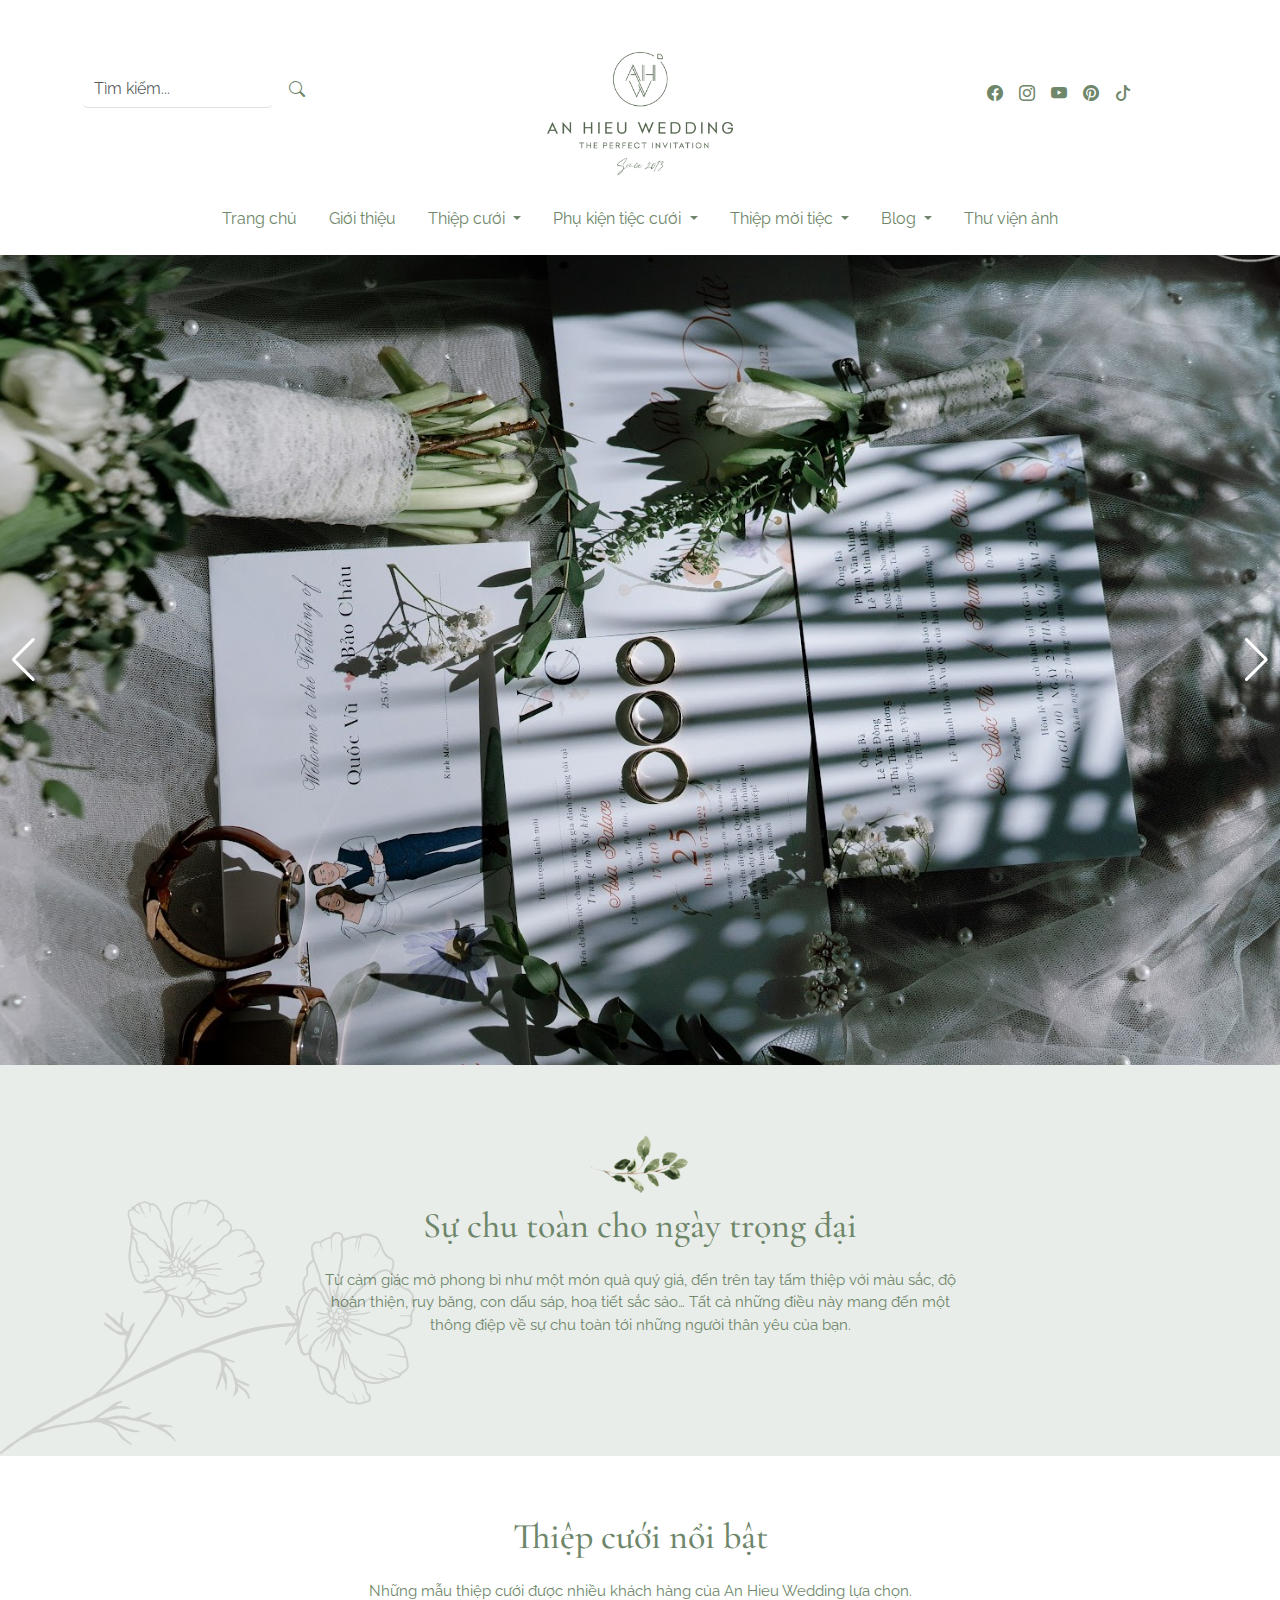
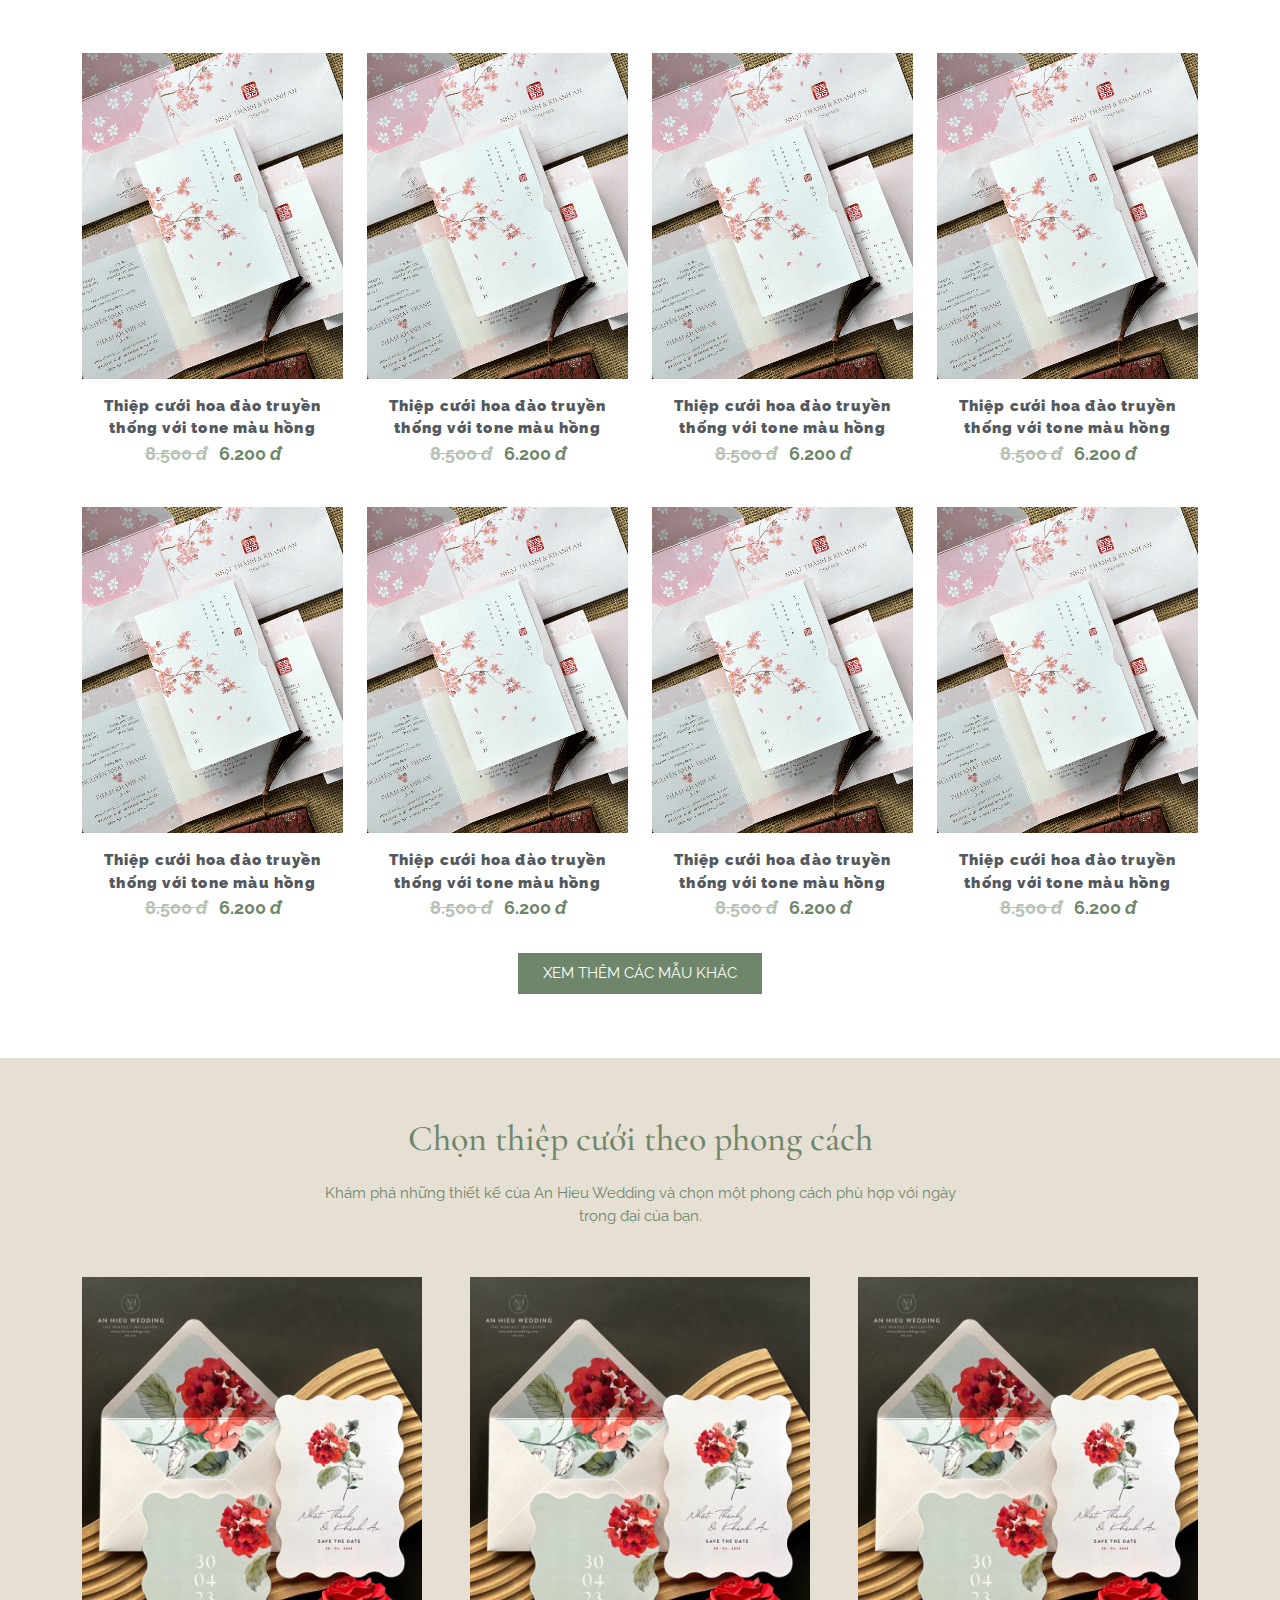
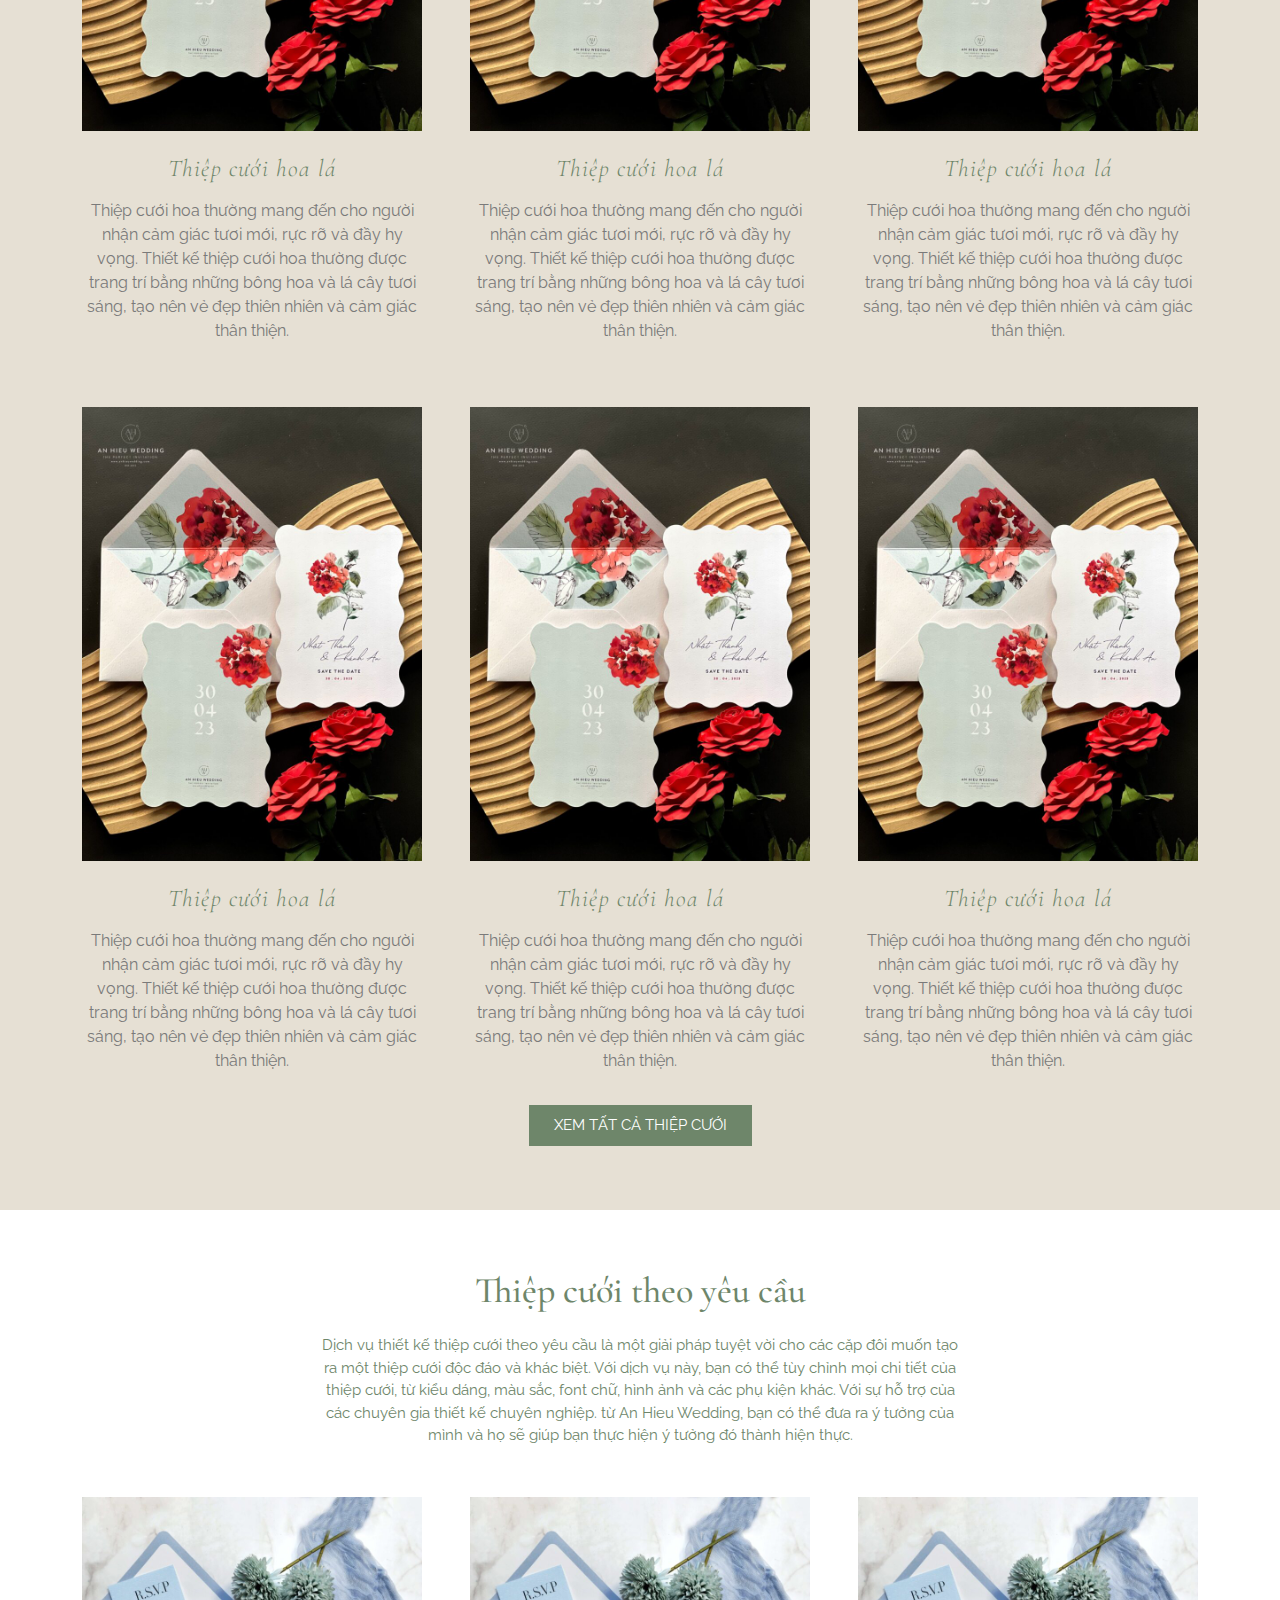
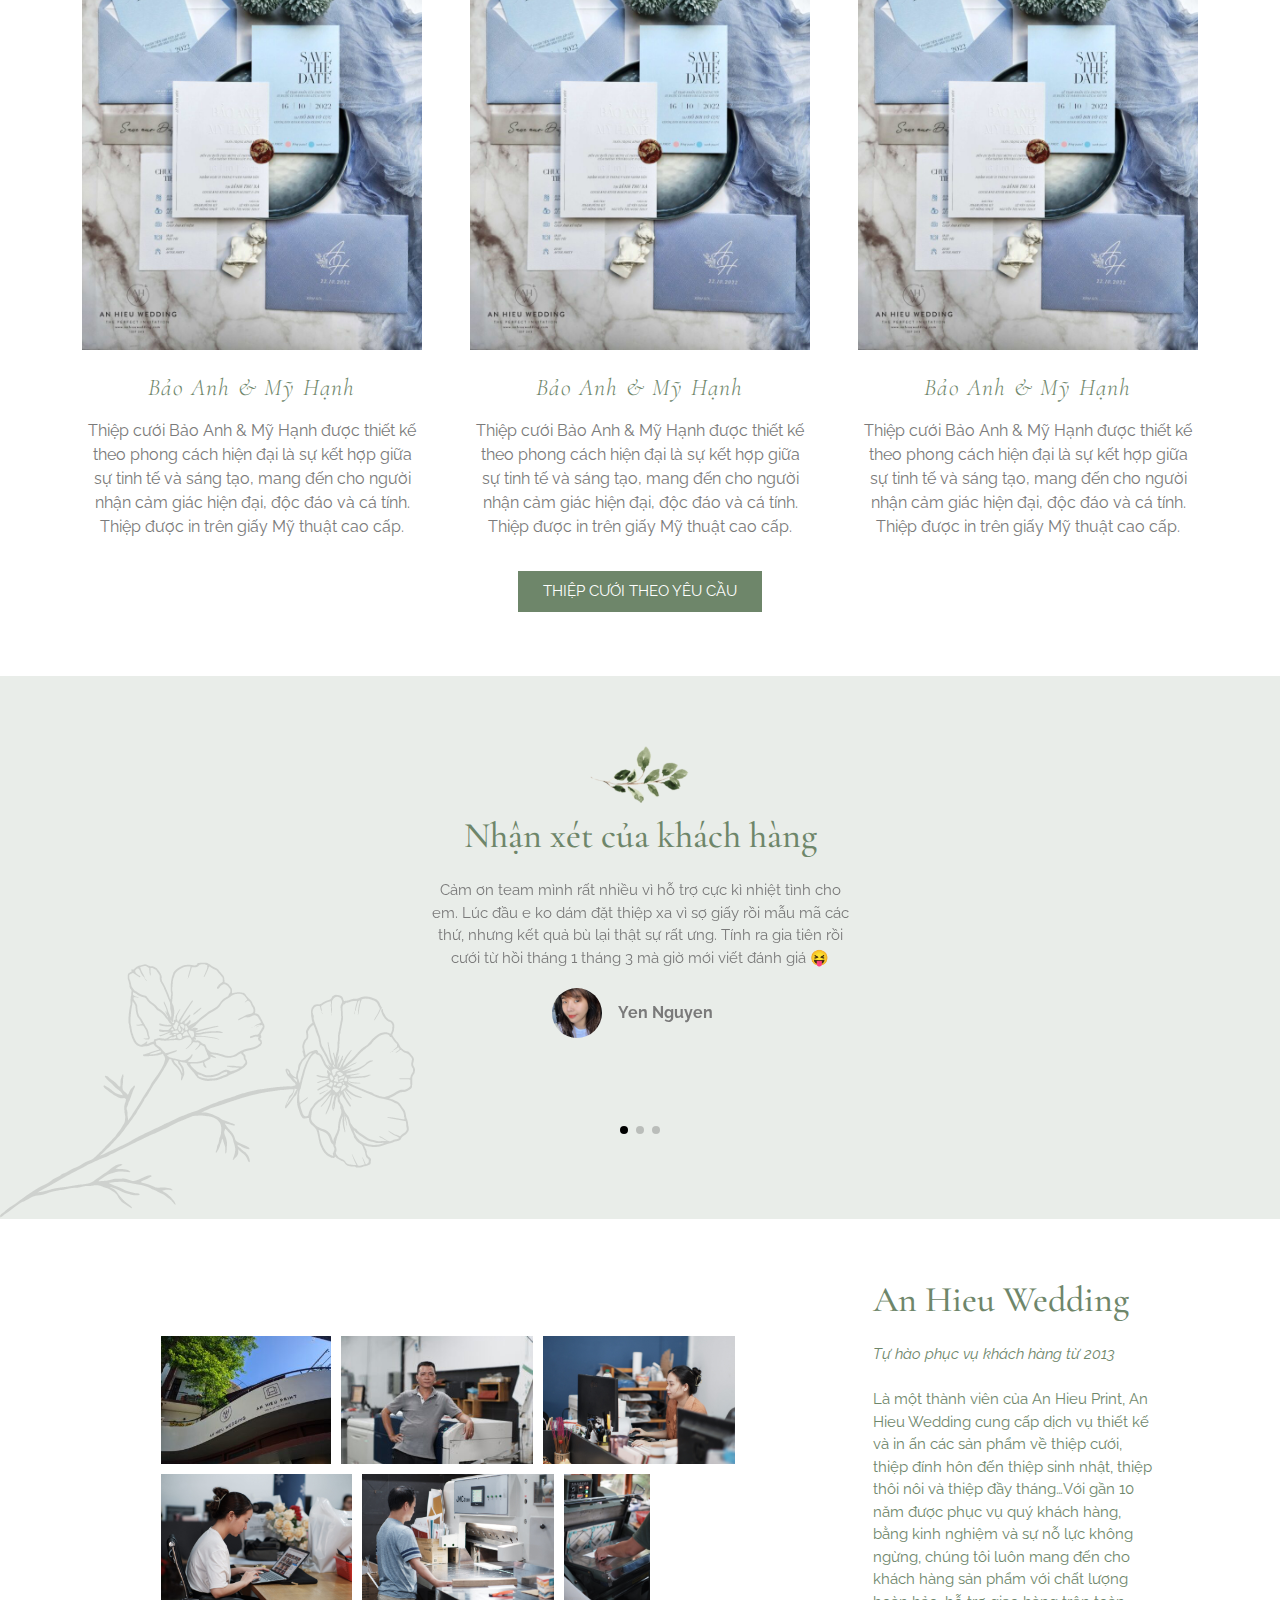
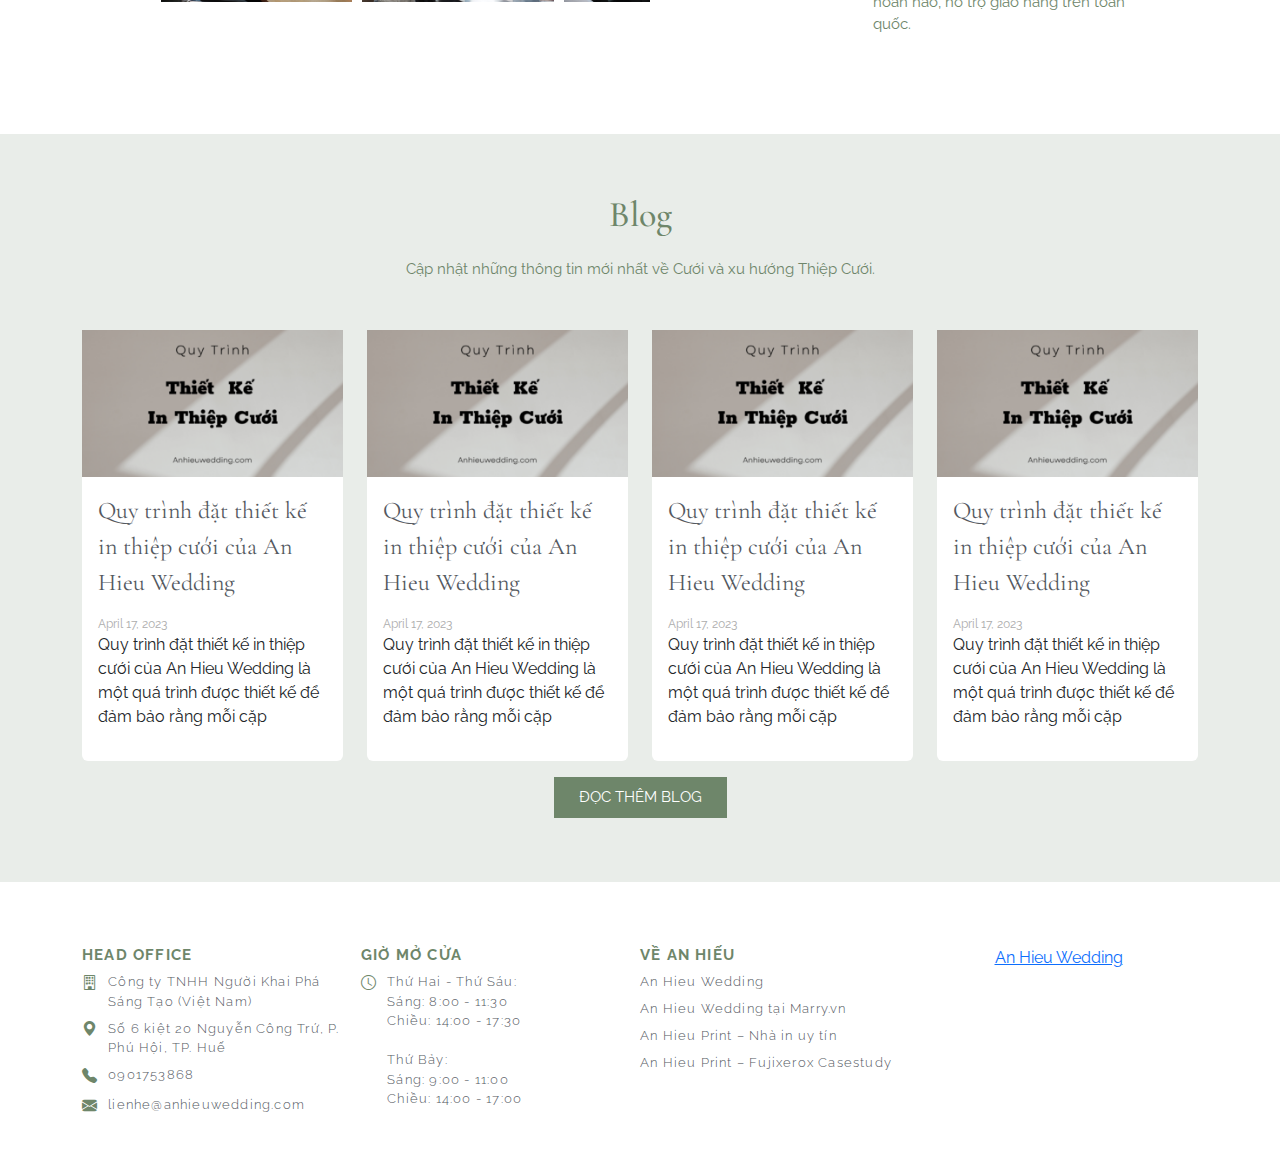
==== index.html @ 658fdccb "Submit" ====
<!DOCTYPE html>
<html lang="en">
<head>
    <meta charset="UTF-8">
    <meta http-equiv="X-UA-Compatible" content="IE=edge">
    <meta name="viewport" content="width=device-width, initial-scale=1.0">
    <title>An Hieu Wedding - Dịch vụ thiệp cưới mỹ thuật</title>
    <link rel="icon" type="image/x-icon" href="/images/favicon.ico">
    <!-- BootStrap/CSS Plugins -->
    <link rel="stylesheet" href="/css/bootstrap.css" type="text/css">
    <link rel="stylesheet" href="/css/bootstrap-icons/bootstrap-icons.css">
    <link rel="stylesheet" href="https://cdn.jsdelivr.net/npm/swiper@9/swiper-bundle.min.css">
    <link rel="stylesheet" href="/css/style.css" type="text/css">
    <!--Fonts Plugins-->
    <link href="https://fonts.googleapis.com/css2?family=Raleway&display=swap" rel="stylesheet">
    <link href="https://fonts.googleapis.com/css2?family=Cormorant+Garamond:wght@300&family=Raleway&display=swap" rel="stylesheet">
    <link href="https://fonts.googleapis.com/css2?family=Cormorant+Garamond:wght@300;400&family=Raleway&display=swap" rel="stylesheet">
</head>
<body>
    <!--Start Header-->
    <header class="header">
      <div class="container">
          <section class="d-flex flex-wrap justify-content-between align-items-center mt-1">
              <div class="col-12 col-md-3 mb-2">
                  <form class="d-flex align-items-center" role="search">
                      <input class="form-control me-2 border-0 border-bottom" type="search" placeholder="Tìm kiếm..." aria-label="Search">
                      <a class="link-underline link-underline-opacity-0 " href="" type="submit"><i class="bi bi-search p-2"></i></a>
                      <nav class="navbar navbar-expand-md ms-5">
                          <button class="navbar-toggler" type="button" data-bs-toggle="collapse" data-bs-target="#navbarCollapse" aria-controls="navbarCollapse" aria-expanded="false" aria-label="Toggle navigation">
                            <span class="navbar-toggler-icon"></span>
                          </button>
                      </nav>
                  </form>
                  <!-- Start NavBar -->
                  <div class="collapse navbar-collapse" id="navbarCollapse">
                    <ul class="navbar-nav">
                      <li class="nav-item">
                        <a class="nav-link active" aria-current="page" href="/index.html">Trang chủ</a>
                      </li>
                      <li class="nav-item">
                        <a class="nav-link" href="/ve-an-hieu.html">Giới thiệu</a>
                      </li>
                      <li class="nav-item">
                        <span class="nav-link">
                          <a class="dropdown-toggle" href="/category/thiep-cuoi.html">
                            Thiệp cưới
                          </a>
                        </span>
                        <ul class="">
                          <li><a class="" href="">Tất cả thiệp cưới</a></li>
                          <li><a class="" href="">Thiệp cưới hoa lá</a></li>
                          <li><a class="" href="">Thiệp cưới cổ điển</a></li>
                        </ul>
                      </li>
                      <li class="nav-item">
                        <span class="nav-link">
                          <a class="dropdown-toggle" href="/category/phu-kien-tiec-cuoi.html">
                            Phụ kiện tiệc cưới
                          </a>
                        </span>
                        <ul class="">
                          <li><a class="" href="">Menu tiệc</a></li>
                          <li><a class="" href="">Số bàn</a></li>
                          <li><a class="" href="">Thiệp cảm ơn</a></li>
                        </ul>
                      </li>
                      <li class="nav-item">
                        <span class="nav-link">
                          <a class="dropdown-toggle" href="/category/thiep-moi-tiec.html">
                            Thiệp mời tiệc
                          </a>
                        </span>
                        <ul class="">
                          <li><a class="" href="">Thiệp đầy tháng / thôi nôi</a></li>
                          <li><a class="" href="">Thiệp sinh nhật</a></li>
                        </ul>
                      </li>
                      <li class="nav-item">
                        <span class="nav-link">
                          <a class="dropdown-toggle" href="/blog.html">
                            Blog
                          </a>
                        </span>
                        <ul class="">
                          <li><a class="" href="">Kinh nghiệm cưới</a></li>
                          <li><a class="" href="">Xu hướng thiệp cưới</a></li>
                        </ul>
                      </li>
                      <li class="nav-item">
                        <a class="nav-link" href="/thu-vien-anh.html">Thư viện ảnh</a>
                      </li>
                    </ul>
                  </div>
                  <!-- End NavBar -->
              </div>
              <div class="col-5 col-md-2 mt-5 mb-2 mx-auto">
                  <a href="/index.html"><img src="/img/logo.png" alt="Logo" style="width: 100%;"></a>
              </div>
              <div class="col-12 col-md-3 my-2">
                  <div class="d-flex justify-content-center">
                      <a class="link-underline link-underline-opacity-0 social-icon" href=""><i class="bi bi-facebook px-2"></i></a>
                      <a class="link-underline link-underline-opacity-0 social-icon" href=""><i class="bi bi-instagram px-2"></i></a>
                      <a class="link-underline link-underline-opacity-0 social-icon" href=""><i class="bi bi-youtube px-2"></i></a>
                      <a class="link-underline link-underline-opacity-0 social-icon" href=""><i class="bi bi-pinterest px-2"></i></a>
                      <a class="link-underline link-underline-opacity-0 social-icon" href=""><i class="bi bi-tiktok px-2"></i></a>
                  </div>
              </div>
          </section>
          
          <div class="d-flex justify-content-center my-3">
            <nav class="navbar-expand-md"> <!--Hide Navbar When screen medium-->
              <!-- Start NavBar -->
              <div class="collapse navbar-collapse">
                <ul class="navbar-nav">
                  <li class="nav-item mx-3">
                    <a class="nav-link" aria-current="page" href="/index.html">Trang chủ</a>
                  </li>
                  <li class="nav-item mx-3">
                    <a class="nav-link" href="/ve-an-hieu.html">Giới thiệu</a>
                  </li>
                  <li class="nav-item mx-3">
                    <a class="nav-link dropdown-toggle" href="/category/thiep-cuoi.html">
                      Thiệp cưới
                    </a>
                    <ul class="dropdown-menu">
                      <li><a class="dropdown-item" href="">Tất cả thiệp cưới</a></li>
                      <li><a class="dropdown-item" href="">Thiệp cưới hoa lá</a></li>
                      <li><a class="dropdown-item" href="">Thiệp cưới cổ điển</a></li>
                    </ul>
                  </li>
                  <li class="nav-item mx-3">
                    <a class="nav-link dropdown-toggle" href="/category/phu-kien-tiec-cuoi.html">
                      Phụ kiện tiệc cưới
                    </a>
                    <ul class="dropdown-menu">
                      <li><a class="dropdown-item" href="">Menu tiệc</a></li>
                      <li><a class="dropdown-item" href="">Số bàn</a></li>
                      <li><a class="dropdown-item" href="">Thiệp cảm ơn</a></li>
                    </ul>
                  </li>
                  <li class="nav-item mx-3">
                    <a class="nav-link dropdown-toggle" href="/category/thiep-moi-tiec.html">
                      Thiệp mời tiệc
                    </a>
                    <ul class="dropdown-menu">
                      <li><a class="dropdown-item" href="">Thiệp đầy tháng / thôi nôi</a></li>
                      <li><a class="dropdown-item" href="">Thiệp sinh nhật</a></li>
                    </ul>
                  </li>
                  <li class="nav-item mx-3">
                    <a class="nav-link dropdown-toggle" href="/blog.html">
                      Blog
                    </a>
                    <ul class="dropdown-menu">
                      <li><a class="dropdown-item" href="">Kinh nghiệm cưới</a></li>
                      <li><a class="dropdown-item" href="">Xu hướng thiệp cưới</a></li>
                    </ul>
                  </li>
                  <li class="nav-item mx-3">
                    <a class="nav-link" href="/thu-vien-anh.html">Thư viện ảnh</a>
                  </li>
                </ul>
              </div>
              <!-- End NavBar -->
            </nav>
          </div>
      </div>
    </header>
    <!--End Header-->
    
    <!--Start Body-->
    <main class="main">
      <!--Slider main container-->
      <div class="swiper home-swiper">
        <!--Additional required wrapper-->
        <div class="swiper-wrapper">
          <!--Slides-->
          <a class="swiper-slide" href="">
            <img src="/img/slider/homeSlider1.jpg" alt="homeSlider1">
          </a>
          <a class="swiper-slide" href="">
            <img src="/img/slider/homeSlider2.jpg" alt="homeSlider2">
          </a>
          <a class="swiper-slide" href="">
            <img src="/img/slider/homeSlider3.jpg" alt="homeSlider3">
          </a>
        </div>
        <!--Pagination-->
        <div class="swiper-pagination"></div>
        <!--Navigation buttons-->
        <div class="swiper-button-prev"></div>
        <div class="swiper-button-next"></div>
      </div>
      <!--Slider main container-->

      <!--Start Aside Text-->
      <div class="d-flex justify-content-center bg-hoa1">
        <div class="bg"></div>
        <aside class="col-12 col-md-6 text-center">
          <img src="/img/la-01.png" alt="la" style="width: 100px;">
          <h4 class="heading-title">Sự chu toàn cho ngày trọng đại</h4>
          <p class="text-content">Từ cảm giác mở phong bì như một món quà quý giá, đến trên tay tấm thiệp với màu sắc, độ hoàn thiện, ruy băng, con dấu sáp, hoạ tiết sắc sảo… Tất cả những điều này mang đến một thông điệp về sự chu toàn tới những người thân yêu của bạn.</p>
        </aside>
      </div>
      <!--End Aside Text-->

      <!--Start Product Grid-->
      <section class="py-5">
        <div class="d-flex justify-content-center">
          <aside class="col-12 col-md-6 text-center">
            <h4 class="heading-title">Thiệp cưới nổi bật</h4>
            <p class="text-content">Những mẫu thiệp cưới được nhiều khách hàng của An Hieu Wedding lựa chọn.</p>
          </aside>
        </div>
        <div class="container">
          <div class="row row-cols-2 row-cols-md-3 row-cols-lg-4 g-2 g-md-4">
            <a href="/category/product.html" style="text-decoration: none;">
              <div class="col">
                  <div class="card border-0 ">
                  <img src="/img/product/thiep-cuoi-hoa-dao-truyen-thong-tone-mau-hong-1.png" class="card-img-top rounded-0" alt="...">
                  <div class="card-body text-center">
                      <p class="product-title">Thiệp cưới hoa đào truyền thống với tone màu hồng</p>
                      <div class="product-price">
                      <s class="price-strike px-1 opacity-50">8.500 <i class="currency">đ</i></s>
                      <span class="price-now px-1">6.200 <i class="currency">đ</i></span>
                      </div>
                  </div>
                  </div>
              </div>
            </a>
            <a href="/category/product.html" style="text-decoration: none;">
                <div class="col">
                    <div class="card border-0 ">
                    <img src="/img/product/thiep-cuoi-hoa-dao-truyen-thong-tone-mau-hong-1.png" class="card-img-top rounded-0" alt="...">
                    <div class="card-body text-center">
                        <p class="product-title">Thiệp cưới hoa đào truyền thống với tone màu hồng</p>
                        <div class="product-price">
                        <s class="price-strike px-1 opacity-50">8.500 <i class="currency">đ</i></s>
                        <span class="price-now px-1">6.200 <i class="currency">đ</i></span>
                        </div>
                    </div>
                    </div>
                </div>
            </a>
            <a href="/category/product.html" style="text-decoration: none;">
                <div class="col">
                    <div class="card border-0 ">
                    <img src="/img/product/thiep-cuoi-hoa-dao-truyen-thong-tone-mau-hong-1.png" class="card-img-top rounded-0" alt="...">
                    <div class="card-body text-center">
                        <p class="product-title">Thiệp cưới hoa đào truyền thống với tone màu hồng</p>
                        <div class="product-price">
                        <s class="price-strike px-1 opacity-50">8.500 <i class="currency">đ</i></s>
                        <span class="price-now px-1">6.200 <i class="currency">đ</i></span>
                        </div>
                    </div>
                    </div>
                </div>
            </a>
            <a href="/category/product.html" style="text-decoration: none;">
                <div class="col">
                    <div class="card border-0 ">
                    <img src="/img/product/thiep-cuoi-hoa-dao-truyen-thong-tone-mau-hong-1.png" class="card-img-top rounded-0" alt="...">
                    <div class="card-body text-center">
                        <p class="product-title">Thiệp cưới hoa đào truyền thống với tone màu hồng</p>
                        <div class="product-price">
                        <s class="price-strike px-1 opacity-50">8.500 <i class="currency">đ</i></s>
                        <span class="price-now px-1">6.200 <i class="currency">đ</i></span>
                        </div>
                    </div>
                    </div>
                </div>
            </a>
            <a href="/category/product.html" style="text-decoration: none;">
                <div class="col">
                    <div class="card border-0 ">
                    <img src="/img/product/thiep-cuoi-hoa-dao-truyen-thong-tone-mau-hong-1.png" class="card-img-top rounded-0" alt="...">
                    <div class="card-body text-center">
                        <p class="product-title">Thiệp cưới hoa đào truyền thống với tone màu hồng</p>
                        <div class="product-price">
                        <s class="price-strike px-1 opacity-50">8.500 <i class="currency">đ</i></s>
                        <span class="price-now px-1">6.200 <i class="currency">đ</i></span>
                        </div>
                    </div>
                    </div>
                </div>
            </a>
            <a href="/category/product.html" style="text-decoration: none;">
                <div class="col">
                    <div class="card border-0 ">
                    <img src="/img/product/thiep-cuoi-hoa-dao-truyen-thong-tone-mau-hong-1.png" class="card-img-top rounded-0" alt="...">
                    <div class="card-body text-center">
                        <p class="product-title">Thiệp cưới hoa đào truyền thống với tone màu hồng</p>
                        <div class="product-price">
                        <s class="price-strike px-1 opacity-50">8.500 <i class="currency">đ</i></s>
                        <span class="price-now px-1">6.200 <i class="currency">đ</i></span>
                        </div>
                    </div>
                    </div>
                </div>
            </a>
            <a href="/category/product.html" style="text-decoration: none;">
                <div class="col">
                    <div class="card border-0 ">
                    <img src="/img/product/thiep-cuoi-hoa-dao-truyen-thong-tone-mau-hong-1.png" class="card-img-top rounded-0" alt="...">
                    <div class="card-body text-center">
                        <p class="product-title">Thiệp cưới hoa đào truyền thống với tone màu hồng</p>
                        <div class="product-price">
                        <s class="price-strike px-1 opacity-50">8.500 <i class="currency">đ</i></s>
                        <span class="price-now px-1">6.200 <i class="currency">đ</i></span>
                        </div>
                    </div>
                    </div>
                </div>
            </a>
            <a href="/category/product.html" style="text-decoration: none;">
                <div class="col">
                    <div class="card border-0 ">
                    <img src="/img/product/thiep-cuoi-hoa-dao-truyen-thong-tone-mau-hong-1.png" class="card-img-top rounded-0" alt="...">
                    <div class="card-body text-center">
                        <p class="product-title">Thiệp cưới hoa đào truyền thống với tone màu hồng</p>
                        <div class="product-price">
                        <s class="price-strike px-1 opacity-50">8.500 <i class="currency">đ</i></s>
                        <span class="price-now px-1">6.200 <i class="currency">đ</i></span>
                        </div>
                    </div>
                    </div>
                </div>
            </a>
          </div>
          <div class="d-flex justify-content-center my-3">
            <a class="btn" href="/category/thiep-cuoi.html">Xem thêm các mẫu khác</a>           
          </div>
        </div>
      </section>
      <!--End Product Grid -->

      <!--Start Category Grid-->
      <section class="py-5" style="background-color: #E6E0D4;">
        <div class="d-flex justify-content-center">
          <aside class="col-12 col-md-6 text-center">
            <h4 class="heading-title">Chọn thiệp cưới theo phong cách</h4>
            <p class="text-content">Khám phá những thiết kế của An Hieu Wedding và chọn một phong cách phù hợp với ngày trọng đại của bạn.</p>
          </aside>
        </div>
        <div class="container">
          <div class="row row-cols-2 row-cols-md-3 g-2 g-md-5">
            <div class="col">
              <div class="card border-0 ">
                <a href="/category/thiep-cuoi.html"><img src="/img/category/thiep-cuoi-hoa-la.jpg" class="card-img-top rounded-0" alt="..."></a>
                <div class="text-center">
                  <p class="category-title">Thiệp cưới hoa lá</p>
                  <p class="category-text">Thiệp cưới hoa thường mang đến cho người nhận cảm giác tươi mới, rực rỡ và đầy hy vọng. Thiết kế thiệp cưới hoa thường được trang trí bằng những bông hoa và lá cây tươi sáng, tạo nên vẻ đẹp thiên nhiên và cảm giác thân thiện.</p>
                </div>
              </div>
            </div>
            <div class="col">
              <div class="card border-0 ">
                <a href="/category/thiep-cuoi.html"><img src="/img/category/thiep-cuoi-hoa-la.jpg" class="card-img-top rounded-0" alt="..."></a>
                <div class="text-center">
                  <p class="category-title">Thiệp cưới hoa lá</p>
                  <p class="category-text">Thiệp cưới hoa thường mang đến cho người nhận cảm giác tươi mới, rực rỡ và đầy hy vọng. Thiết kế thiệp cưới hoa thường được trang trí bằng những bông hoa và lá cây tươi sáng, tạo nên vẻ đẹp thiên nhiên và cảm giác thân thiện.</p>
                </div>
              </div>
            </div>
            <div class="col">
              <div class="card border-0 ">
                <a href="/category/thiep-cuoi.html"><img src="/img/category/thiep-cuoi-hoa-la.jpg" class="card-img-top rounded-0" alt="..."></a>
                <div class="text-center">
                  <p class="category-title">Thiệp cưới hoa lá</p>
                  <p class="category-text">Thiệp cưới hoa thường mang đến cho người nhận cảm giác tươi mới, rực rỡ và đầy hy vọng. Thiết kế thiệp cưới hoa thường được trang trí bằng những bông hoa và lá cây tươi sáng, tạo nên vẻ đẹp thiên nhiên và cảm giác thân thiện.</p>
                </div>
              </div>
            </div>
            <div class="col">
              <div class="card border-0 ">
                <a href="/category/thiep-cuoi.html"><img src="/img/category/thiep-cuoi-hoa-la.jpg" class="card-img-top rounded-0" alt="..."></a>
                <div class="text-center">
                  <p class="category-title">Thiệp cưới hoa lá</p>
                  <p class="category-text">Thiệp cưới hoa thường mang đến cho người nhận cảm giác tươi mới, rực rỡ và đầy hy vọng. Thiết kế thiệp cưới hoa thường được trang trí bằng những bông hoa và lá cây tươi sáng, tạo nên vẻ đẹp thiên nhiên và cảm giác thân thiện.</p>
                </div>
              </div>
            </div>
            <div class="col">
              <div class="card border-0 ">
                <a href="/category/thiep-cuoi.html"><img src="/img/category/thiep-cuoi-hoa-la.jpg" class="card-img-top rounded-0" alt="..."></a>
                <div class="text-center">
                  <p class="category-title">Thiệp cưới hoa lá</p>
                  <p class="category-text">Thiệp cưới hoa thường mang đến cho người nhận cảm giác tươi mới, rực rỡ và đầy hy vọng. Thiết kế thiệp cưới hoa thường được trang trí bằng những bông hoa và lá cây tươi sáng, tạo nên vẻ đẹp thiên nhiên và cảm giác thân thiện.</p>
                </div>
              </div>
            </div>
            <div class="col">
              <div class="card border-0 ">
                <a href="/category/thiep-cuoi.html"><img src="/img/category/thiep-cuoi-hoa-la.jpg" class="card-img-top rounded-0" alt="..."></a>
                <div class="text-center">
                  <p class="category-title">Thiệp cưới hoa lá</p>
                  <p class="category-text">Thiệp cưới hoa thường mang đến cho người nhận cảm giác tươi mới, rực rỡ và đầy hy vọng. Thiết kế thiệp cưới hoa thường được trang trí bằng những bông hoa và lá cây tươi sáng, tạo nên vẻ đẹp thiên nhiên và cảm giác thân thiện.</p>
                </div>
              </div>
            </div>
          </div>
          <div class="d-flex justify-content-center my-3">
            <a class="btn" href="/category/thiep-cuoi.html">Xem tất cả thiệp cưới</a>           
          </div>
        </div>
      </section>
      <!--Start Category Grid-->

      <!--Start Example Grid-->
      <section class="py-5">
        <div class="d-flex justify-content-center">
          <aside class="col-12 col-md-6 text-center">
            <h4 class="heading-title">Thiệp cưới theo yêu cầu</h4>
            <p class="text-content">Dịch vụ thiết kế thiệp cưới theo yêu cầu là một giải pháp tuyệt vời cho các cặp đôi muốn tạo ra một thiệp cưới độc đáo và khác biệt. Với dịch vụ này, bạn có thể tùy chỉnh mọi chi tiết của thiệp cưới, từ kiểu dáng, màu sắc, font chữ, hình ảnh và các phụ kiện khác. Với sự hỗ trợ của các chuyên gia thiết kế chuyên nghiệp. từ An Hieu Wedding, bạn có thể đưa ra ý tưởng của mình và họ sẽ giúp bạn thực hiện ý tưởng đó thành hiện thực.</p>
          </aside>
        </div>
        <div class="container">
          <div class="row row-cols-2 row-cols-md-3 g-4 g-md-5">
            <div class="col">
              <div class="card border-0 ">
                <a href="/category/thiep-cuoi.html"><img src="/img/example/mau.jpg" class="card-img-top rounded-0" alt="..."></a>
                <div class="text-center">
                  <p class="category-title">Bảo Anh & Mỹ Hạnh</p>
                  <p class="category-text">Thiệp cưới Bảo Anh & Mỹ Hạnh được thiết kế theo phong cách hiện đại là sự kết hợp giữa sự tinh tế và sáng tạo, mang đến cho người nhận cảm giác hiện đại, độc đáo và cá tính. Thiệp được in trên giấy Mỹ thuật cao cấp.</p>
                </div>
              </div>
            </div>
            <div class="col">
              <div class="card border-0 ">
                <a href="/category/thiep-cuoi.html"><img src="/img/example/mau.jpg" class="card-img-top rounded-0" alt="..."></a>
                <div class="text-center">
                  <p class="category-title">Bảo Anh & Mỹ Hạnh</p>
                  <p class="category-text">Thiệp cưới Bảo Anh & Mỹ Hạnh được thiết kế theo phong cách hiện đại là sự kết hợp giữa sự tinh tế và sáng tạo, mang đến cho người nhận cảm giác hiện đại, độc đáo và cá tính. Thiệp được in trên giấy Mỹ thuật cao cấp.</p>
                </div>
              </div>
            </div>
            <div class="col">
              <div class="card border-0 ">
                <a href="/category/thiep-cuoi.html"><img src="/img/example/mau.jpg" class="card-img-top rounded-0" alt="..."></a>
                <div class="text-center">
                  <p class="category-title">Bảo Anh & Mỹ Hạnh</p>
                  <p class="category-text">Thiệp cưới Bảo Anh & Mỹ Hạnh được thiết kế theo phong cách hiện đại là sự kết hợp giữa sự tinh tế và sáng tạo, mang đến cho người nhận cảm giác hiện đại, độc đáo và cá tính. Thiệp được in trên giấy Mỹ thuật cao cấp.</p>
                </div>
              </div>
            </div>
          </div>
          <div class="d-flex justify-content-center my-3">
            <a class="btn" href="https://m.me/anhieuwedding">Thiệp cưới theo yêu cầu</a>           
          </div>
        </div>
      </section>
      <!--Start Example Grid-->

      <!--Start Comment Text-->
      <div class="d-flex justify-content-center bg-hoa1">
        <div class="bg"></div>
        <aside class="col-12 col-md-4 text-center">
          <img src="/img/la-01.png" alt="la" style="width: 100px;">
          <h4 class="heading-title">Nhận xét của khách hàng</h4>
          <!--Slider comment container-->
          <div class="swiper commment-swiper">
            <!--Additional required wrapper-->
            <div class="swiper-wrapper">
              <!--Slides-->
              <div class="swiper-slide d-flex flex-column">
                <p class="text-commnent">Cảm ơn team mình rất nhiều vì hỗ trợ cực kì nhiệt tình cho em. Lúc đầu e ko dám đặt thiệp xa vì sợ giấy rồi mẫu mã các thứ, nhưng kết quả bù lại thật sự rất ưng. Tính ra gia tiên rồi cưới từ hồi tháng 1 tháng 3 mà giờ mới viết đánh giá 😝</p>
                <div class="d-flex justify-content-center align-items-center">
                    <img src="/img/customer/user1.jpeg" alt="user1">
                    <span class="name p-3">Yen Nguyen</span>
                </div>
              </div>
              <div class="swiper-slide d-flex flex-column">
                <p class="text-commnent">Cảm ơn team mình rất nhiều vì hỗ trợ cực kì nhiệt tình cho em. Lúc đầu e ko dám đặt thiệp xa vì sợ giấy rồi mẫu mã các thứ, nhưng kết quả bù lại thật sự rất ưng. Tính ra gia tiên rồi cưới từ hồi tháng 1 tháng 3 mà giờ mới viết đánh giá 😝</p>
                <div class="d-flex justify-content-center align-items-center">
                    <img src="/img/customer/user1.jpeg" alt="user1">
                    <span class="name p-3">Yen Nguyen</span>
                </div>
              </div>
              <div class="swiper-slide d-flex flex-column">
                <p class="text-commnent">Cảm ơn team mình rất nhiều vì hỗ trợ cực kì nhiệt tình cho em. Lúc đầu e ko dám đặt thiệp xa vì sợ giấy rồi mẫu mã các thứ, nhưng kết quả bù lại thật sự rất ưng. Tính ra gia tiên rồi cưới từ hồi tháng 1 tháng 3 mà giờ mới viết đánh giá 😝</p>
                <div class="d-flex justify-content-center align-items-center">
                    <img src="/img/customer/user1.jpeg" alt="user1">
                    <span class="name p-3">Yen Nguyen</span>
                </div>
              </div>
            </div>
            <!--Pagination-->
            <div class="swiper-pagination"></div>
          </div>
          <!--Slider comment container-->
        </aside>
      </div>
      <!--End Comment Text-->

      <!-- Start gallery -->
      <div class="container">
        <section class="py-5">
          <div class="d-flex flex-wrap justify-content-around align-items-center">
            <div class="col-12 col-md-7">
              <ul class="image-gallery">
                <li>
                  <img src="img/gallery/media1.jpg" alt="" />
                </li>
                <li>
                  <img src="/img/gallery/media2.jpg" alt="" />
                </li>
                <li>
                  <img src="/img/gallery/media3.jpg" alt="" />
                </li>
                <li>
                  <img src="/img/gallery/media4.jpg" alt="" />
                </li>
                <li>
                  <img src="/img/gallery/media5.jpg" alt="" />
                </li>
                <li>
                  <img src="/img/gallery/media6.jpg" alt="" />
                </li>
              </ul>
            </div>
            <div class="col-12 col-md-3">
              <h4 class="heading-title">An Hieu Wedding</h4>
              <p class="text-content">
                <em>Tự hào phục vụ khách hàng từ 2013</em>
                <br><br>
                Là một thành viên của An Hieu Print, An Hieu Wedding cung cấp dịch vụ thiết kế và in ấn các sản phẩm về thiệp cưới, thiệp đính hôn đến thiệp sinh nhật, thiệp thôi nôi và thiệp đầy tháng…Với gần 10 năm được phục vụ quý khách hàng, bằng kinh nghiệm và sự nỗ lực không ngừng, chúng tôi luôn mang đến cho khách hàng sản phẩm với chất lượng hoàn hảo, hỗ trợ giao hàng trên toàn quốc.</p>
            </div>
          </div>
        </section>
      </div>
      <!-- End gallery -->

      <!-- Start Blog -->
      <section class="py-5" style="background-color: rgba(110,134,106,.15);">
        <div class="d-flex justify-content-center">
          <aside class="col-12 col-md-6 text-center">
            <h4 class="heading-title">Blog</h4>
            <p class="text-content">Cập nhật những thông tin mới nhất về Cưới và xu hướng Thiệp Cưới.</p>
          </aside>
        </div>
        <div class="container">
          <div class="row row-cols-1 row-cols-md-2 row-cols-lg-4 g-4 g-md-4">
            <div class="col">
              <div class="card blog-post border-0 ">
                <a href="/blog.html"><img src="/img/blog/blog1.png" class="card-img-top rounded-0" alt="..."></a>
                <div class="text-start p-3">
                  <p class="blog-title">Quy trình đặt thiết kế in thiệp cưới của An Hieu Wedding</p>
                  <p class="postday">April 17, 2023</p>
                  <p class="blog-text">Quy trình đặt thiết kế in thiệp cưới của An Hieu Wedding là một quá trình được thiết kế để đảm bảo rằng mỗi cặp</p>
                </div>
              </div>
            </div>
            <div class="col">
              <div class="card blog-post border-0 ">
                <a href="/blog.html"><img src="/img/blog/blog1.png" class="card-img-top rounded-0" alt="..."></a>
                <div class="text-start p-3">
                  <p class="blog-title">Quy trình đặt thiết kế in thiệp cưới của An Hieu Wedding</p>
                  <p class="postday">April 17, 2023</p>
                  <p class="blog-text">Quy trình đặt thiết kế in thiệp cưới của An Hieu Wedding là một quá trình được thiết kế để đảm bảo rằng mỗi cặp</p>
                </div>
              </div>
            </div>
            <div class="col">
              <div class="card blog-post border-0 ">
                <a href="/blog.html"><img src="/img/blog/blog1.png" class="card-img-top rounded-0" alt="..."></a>
                <div class="text-start p-3">
                  <p class="blog-title">Quy trình đặt thiết kế in thiệp cưới của An Hieu Wedding</p>
                  <p class="postday">April 17, 2023</p>
                  <p class="blog-text">Quy trình đặt thiết kế in thiệp cưới của An Hieu Wedding là một quá trình được thiết kế để đảm bảo rằng mỗi cặp</p>
                </div>
              </div>
            </div>
            <div class="col">
              <div class="card blog-post border-0 ">
                <a href="/blog.html"><img src="/img/blog/blog1.png" class="card-img-top rounded-0" alt="..."></a>
                <div class="text-start p-3">
                  <p class="blog-title">Quy trình đặt thiết kế in thiệp cưới của An Hieu Wedding</p>
                  <p class="postday">April 17, 2023</p>
                  <p class="blog-text">Quy trình đặt thiết kế in thiệp cưới của An Hieu Wedding là một quá trình được thiết kế để đảm bảo rằng mỗi cặp</p>
                </div>
              </div>
            </div>
          </div>
          <div class="d-flex justify-content-center my-3">
            <a class="btn" href="/blog.html">Đọc thêm Blog</a>           
          </div>
        </div>
      </section>
      <!-- End Blog -->

    </main>
    <!--End Body-->

    <!--Start Footer-->
    <footer class="footer pt-3">
        <div class="container">
          <div class="d-flex flex-wrap my-5" id="footer">
            <div class="col-12 col-md-3">
              <div class="d-flex flex-column">
                <h4 class="footer-title">Head Office</h4>
                <ul class="list-group">
                  <li class="list-group-item"><i class="bi bi-building"></i>Công ty TNHH Người Khai Phá Sáng Tạo (Việt Nam)</li>
                  <li class="list-group-item"><i class="bi bi-geo-alt-fill"></i>Số 6 kiệt 20 Nguyễn Công Trứ, P. Phú Hội, TP. Huế</li>
                  <li class="list-group-item"><i class="bi bi-telephone-fill"></i>0901753868</li>
                  <li class="list-group-item"><i class="bi bi-envelope-fill"></i>lienhe@anhieuwedding.com</li>
                </ul>
              </div>
            </div>
            <div class="col-12 col-md-3">
              <div class="d-flex flex-column">
                <h4 class="footer-title">giờ mở cửa</h4>
                <ul class="list-group">
                  <li class="list-group-item">
                    <i class="bi bi-clock"></i>
                    <span class="list-text">
                      <span style="white-space: normal;">Thứ Hai - Thứ Sáu:</span>
                      <br style="white-space: normal;">
                      <span style="white-space: normal;">Sáng: 8:00 - 11:30</span>
                      <br style="white-space: normal;">
                      <span style="white-space: normal;">Chiều: 14:00 - 17:30</span>
                      <br style="white-space: normal;">
                      <br style="white-space: normal;">
                      <span style="white-space: normal;">Thứ Bảy:</span>
                      <br style="white-space: normal;">
                      <span style="white-space: normal;">Sáng: 9:00 - 11:00</span>
                      <br style="white-space: normal;">
                      <span style="white-space: normal;">Chiều: 14:00 - 17:00</span>
                    </span>
                  </li>
                </ul>
              </div>
            </div>
            <div class="col-12 col-md-3">
              <div class="d-flex flex-column">
                <h4 class="footer-title">về an hiếu</h4>
                <ul class="list-group">
                  <li class="list-group-item"><a href="/ve-an-hieu.html">An Hieu Wedding</a></li>
                  <li class="list-group-item"><a href="https://www.marry.vn/nha-cung-cap/an-hieu-wedding">An Hieu Wedding tại Marry.vn</a></li>
                  <li class="list-group-item"><a href="https://anhieuprint.com/">An Hieu Print – Nhà in uy tín</a></li>
                  <li class="list-group-item"><a href="https://www.fujixerox.com.vn/">An Hieu Print – Fujixerox Casestudy</a></li>
                </ul>
              </div>
            </div>
            <div class="col-12 col-md-3">
              <div class="d-flex justify-content-center">
                <div class="fb-page" data-href="https://www.facebook.com/anhieuwedding/" data-tabs="timeline" data-width="330px" data-height="130px" data-small-header="false" data-adapt-container-width="false" data-hide-cover="false" data-show-facepile="false"><blockquote cite="https://www.facebook.com/anhieuwedding/" class="fb-xfbml-parse-ignore"><a href="https://www.facebook.com/anhieuwedding/">An Hieu Wedding</a></blockquote></div>
              </div>
            </div>
          </div>
        </div>
    </footer>
    <!--End Footer-->

    
    
    <!-- Js Plugins -->
    <script src="/js/jquery-3.6.4.js" type="text/javascript"></script>
    <script src="/js/bootstrap.bundle.js" type="text/javascript"></script>
    <script async defer crossorigin="anonymous" src="https://connect.facebook.net/vi_VN/sdk.js#xfbml=1&version=v16.0" nonce="C0gHSR2T"></script>
    <script src="https://cdn.jsdelivr.net/npm/swiper@9/swiper-bundle.min.js"></script>
    <script src="/js/jquery.zoom.js" type="text/javascript"></script>
    <script src="/js/main.js" type="text/javascript"></script>

</body>
</html>
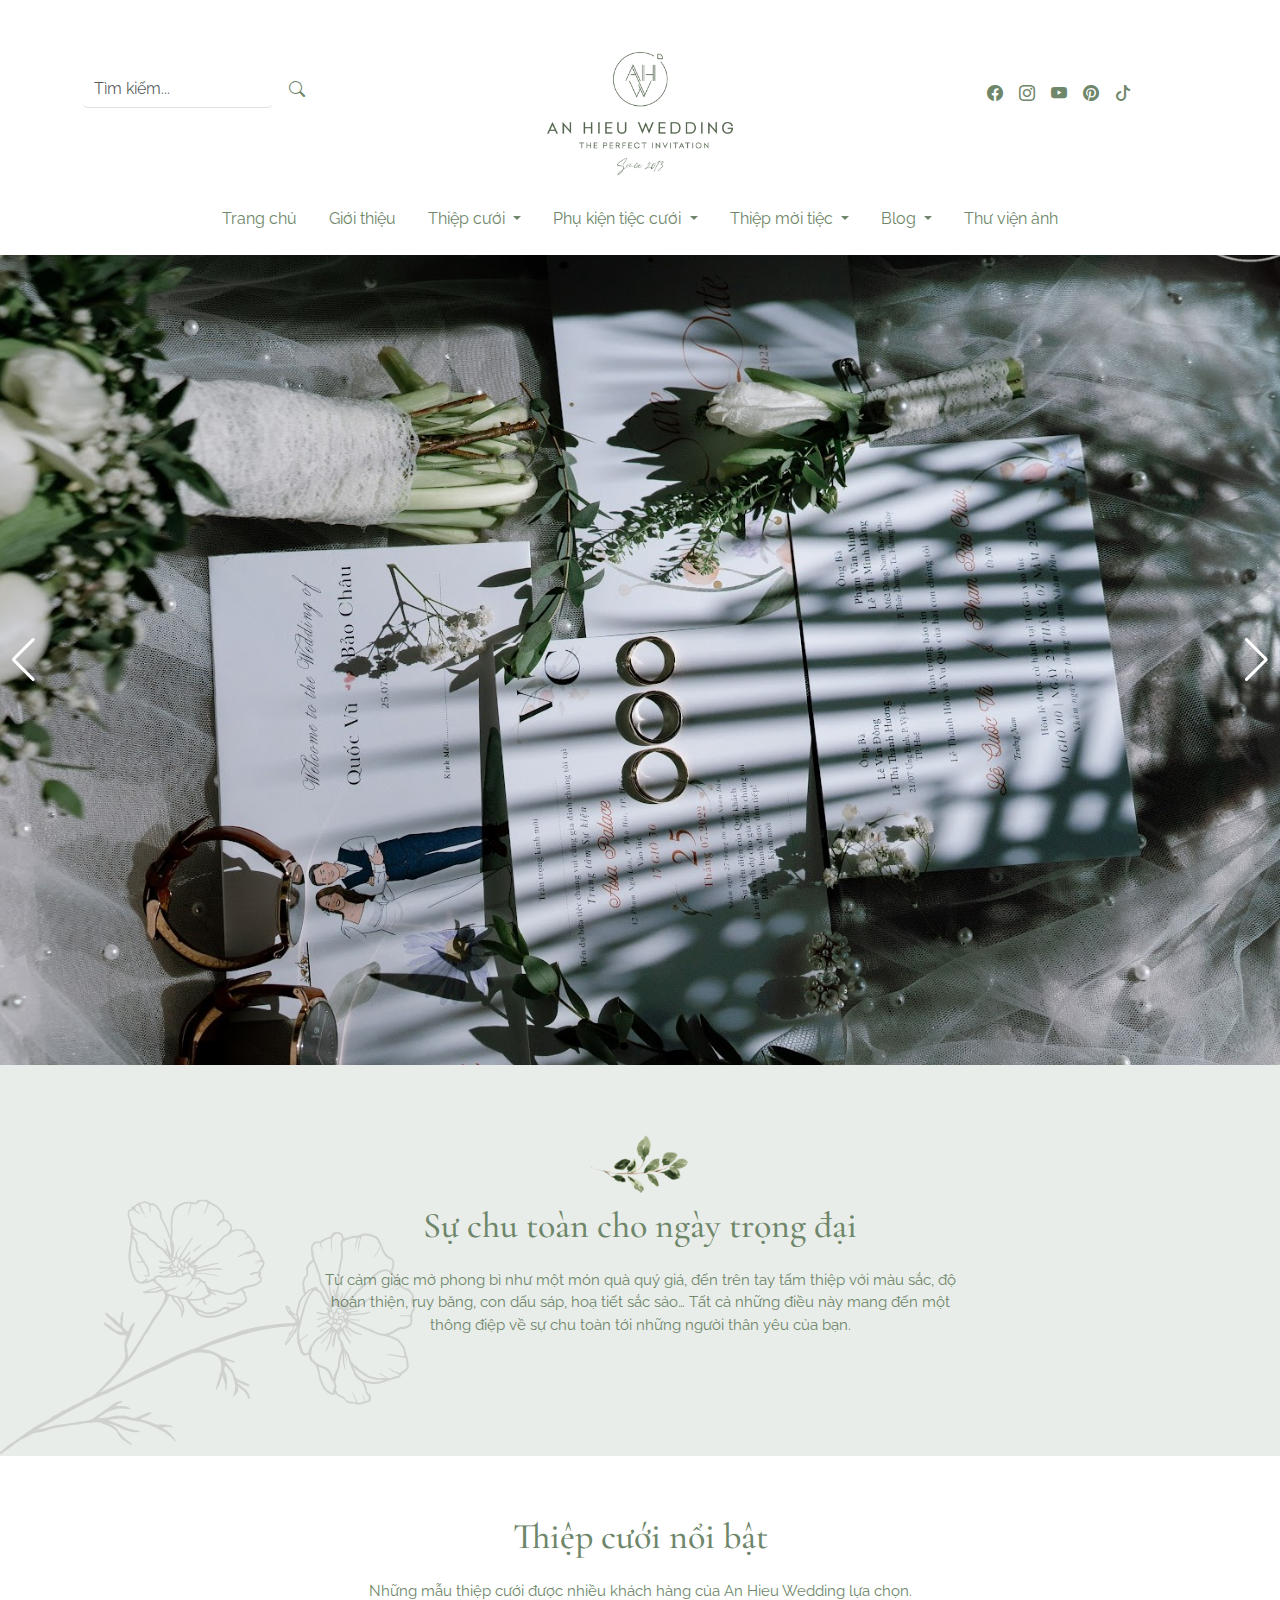
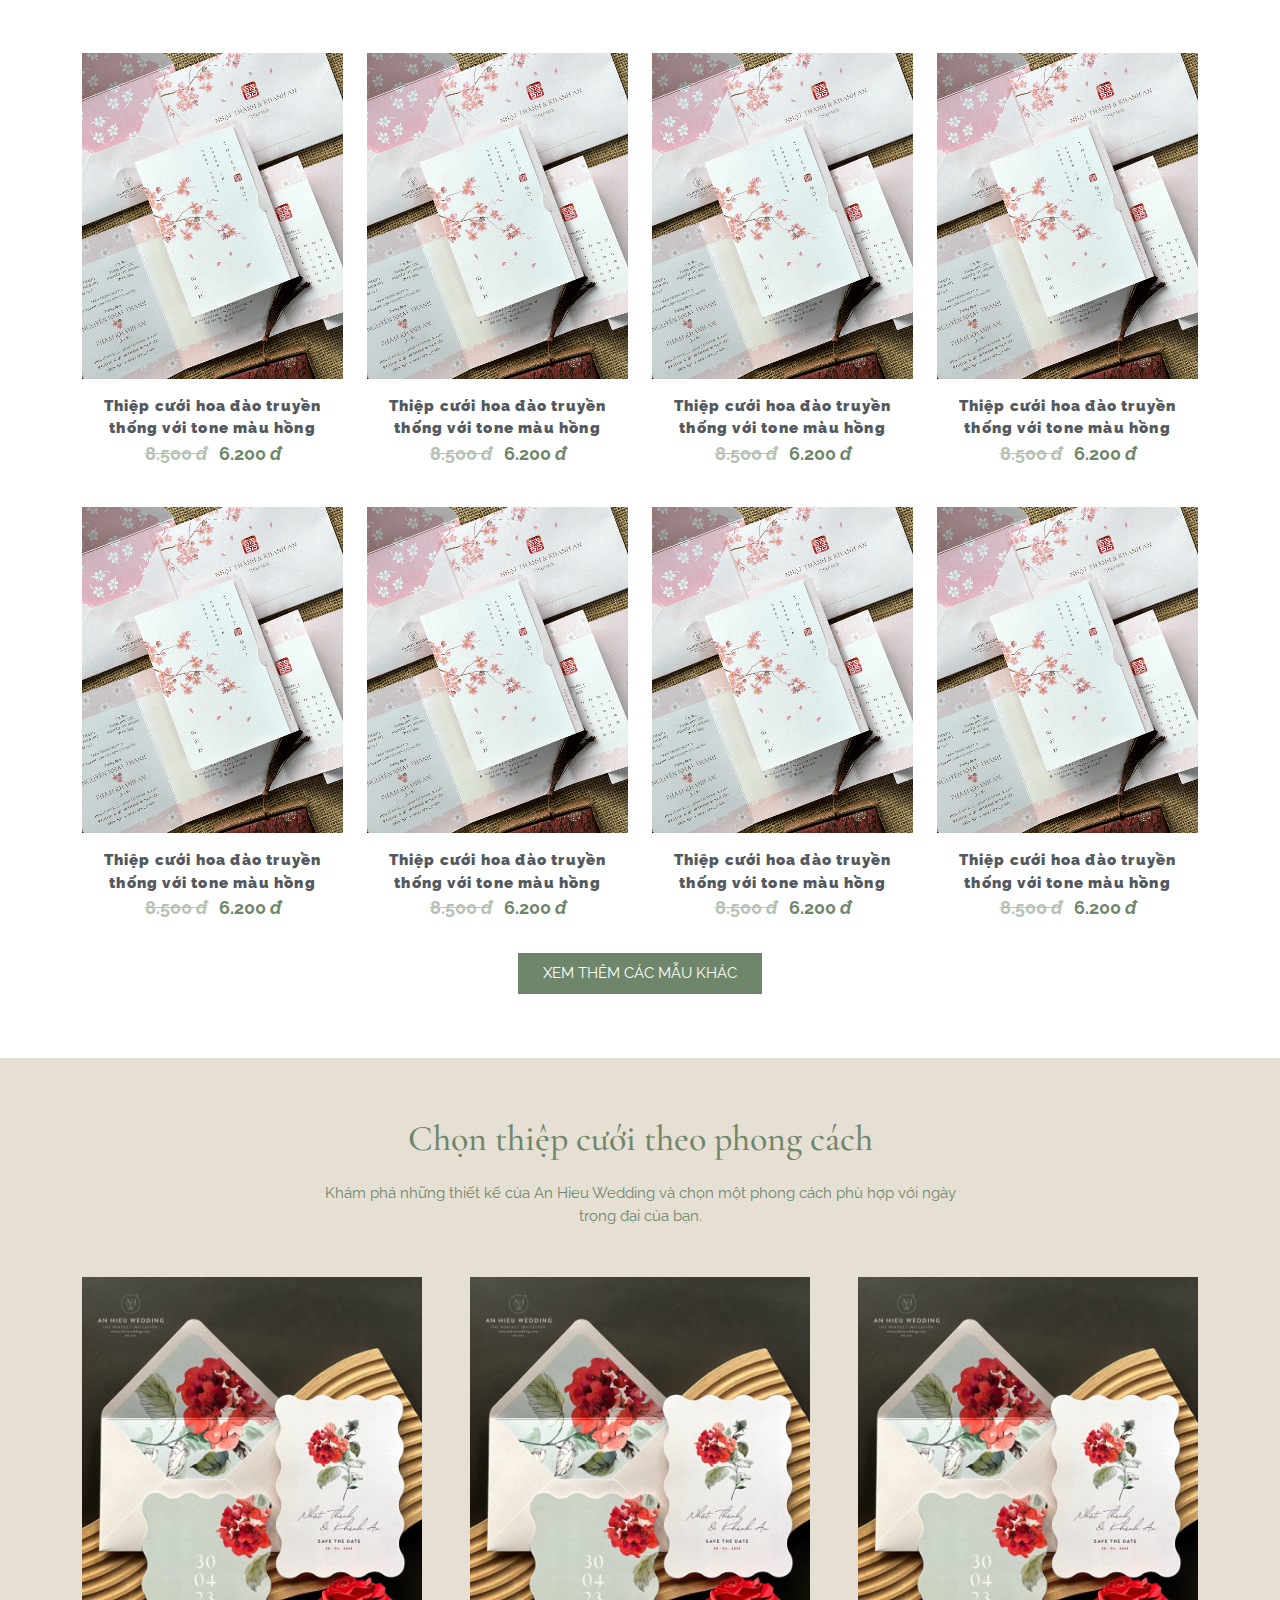
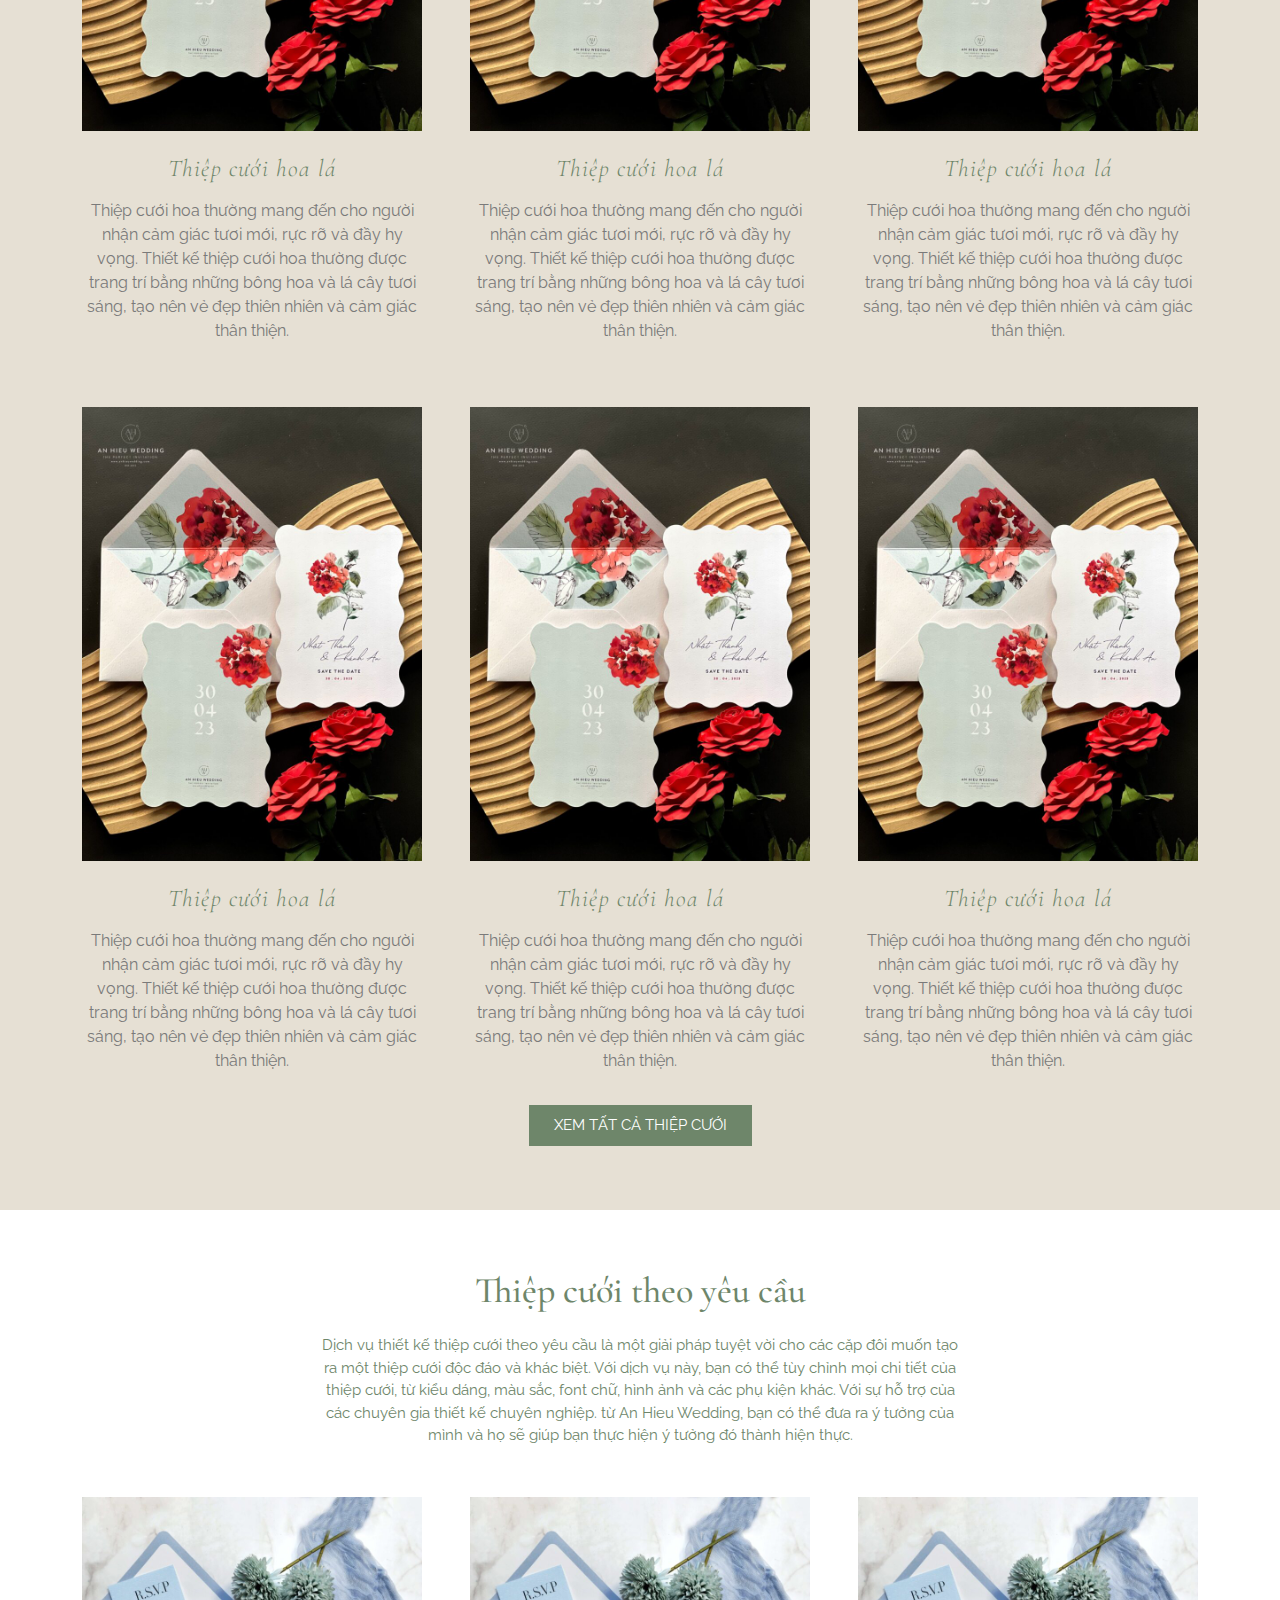
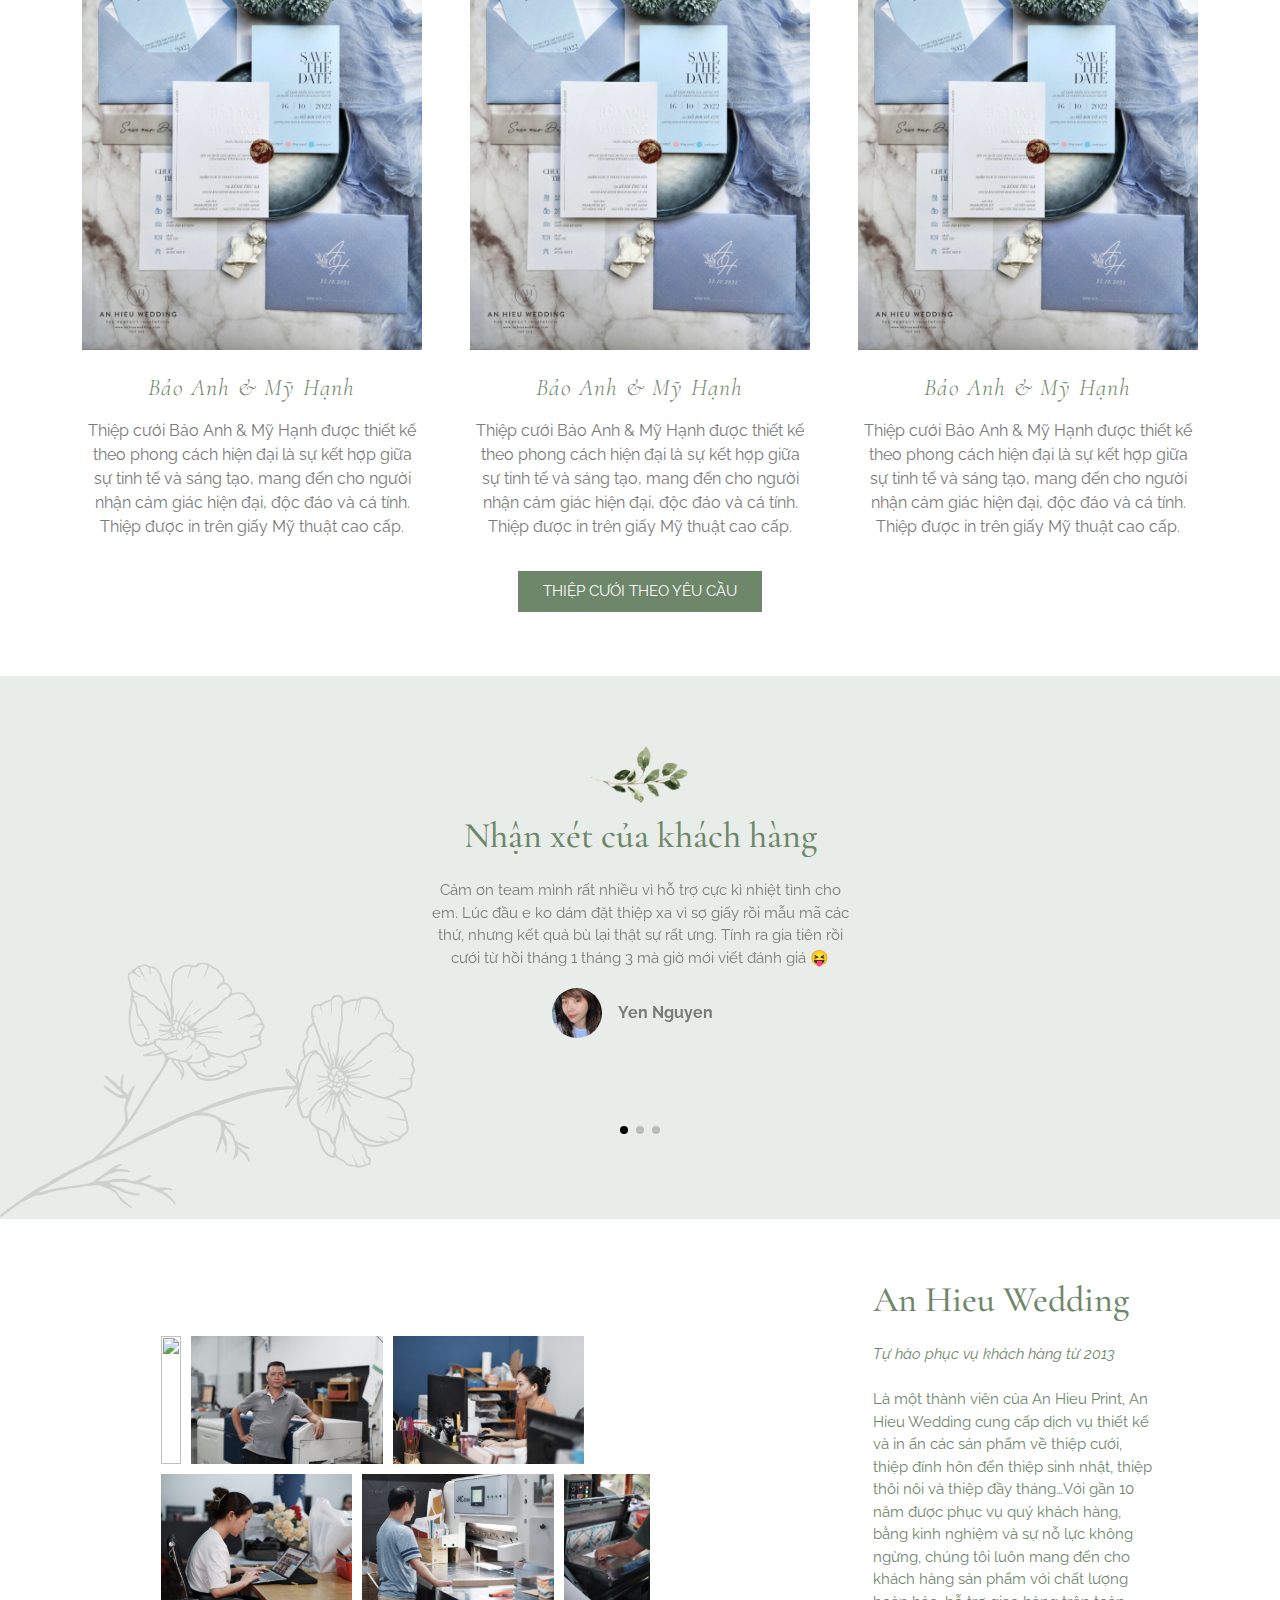
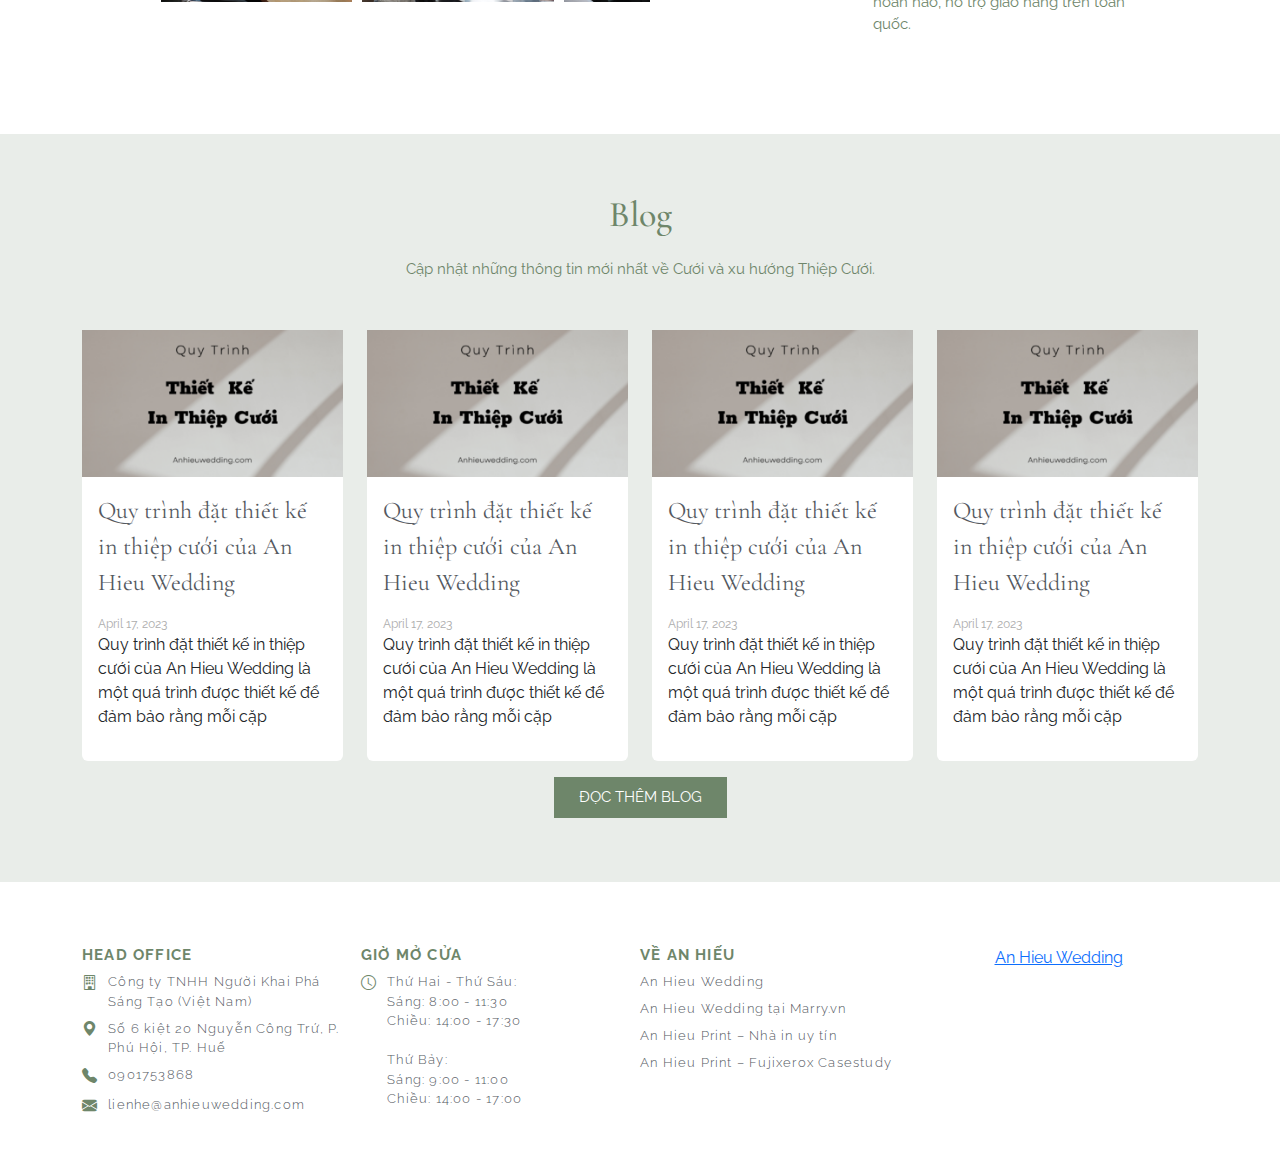
==== commit 3bdeb232: "tag base" ====
--- a/index.html
+++ b/index.html
@@ -5,6 +5,7 @@
     <meta http-equiv="X-UA-Compatible" content="IE=edge">
     <meta name="viewport" content="width=device-width, initial-scale=1.0">
     <title>An Hieu Wedding - Dịch vụ thiệp cưới mỹ thuật</title>
+    <base href="anhieuwedding/">
     <link rel="icon" type="image/x-icon" href="/images/favicon.ico">
     <!-- BootStrap/CSS Plugins -->
     <link rel="stylesheet" href="/css/bootstrap.css" type="text/css">
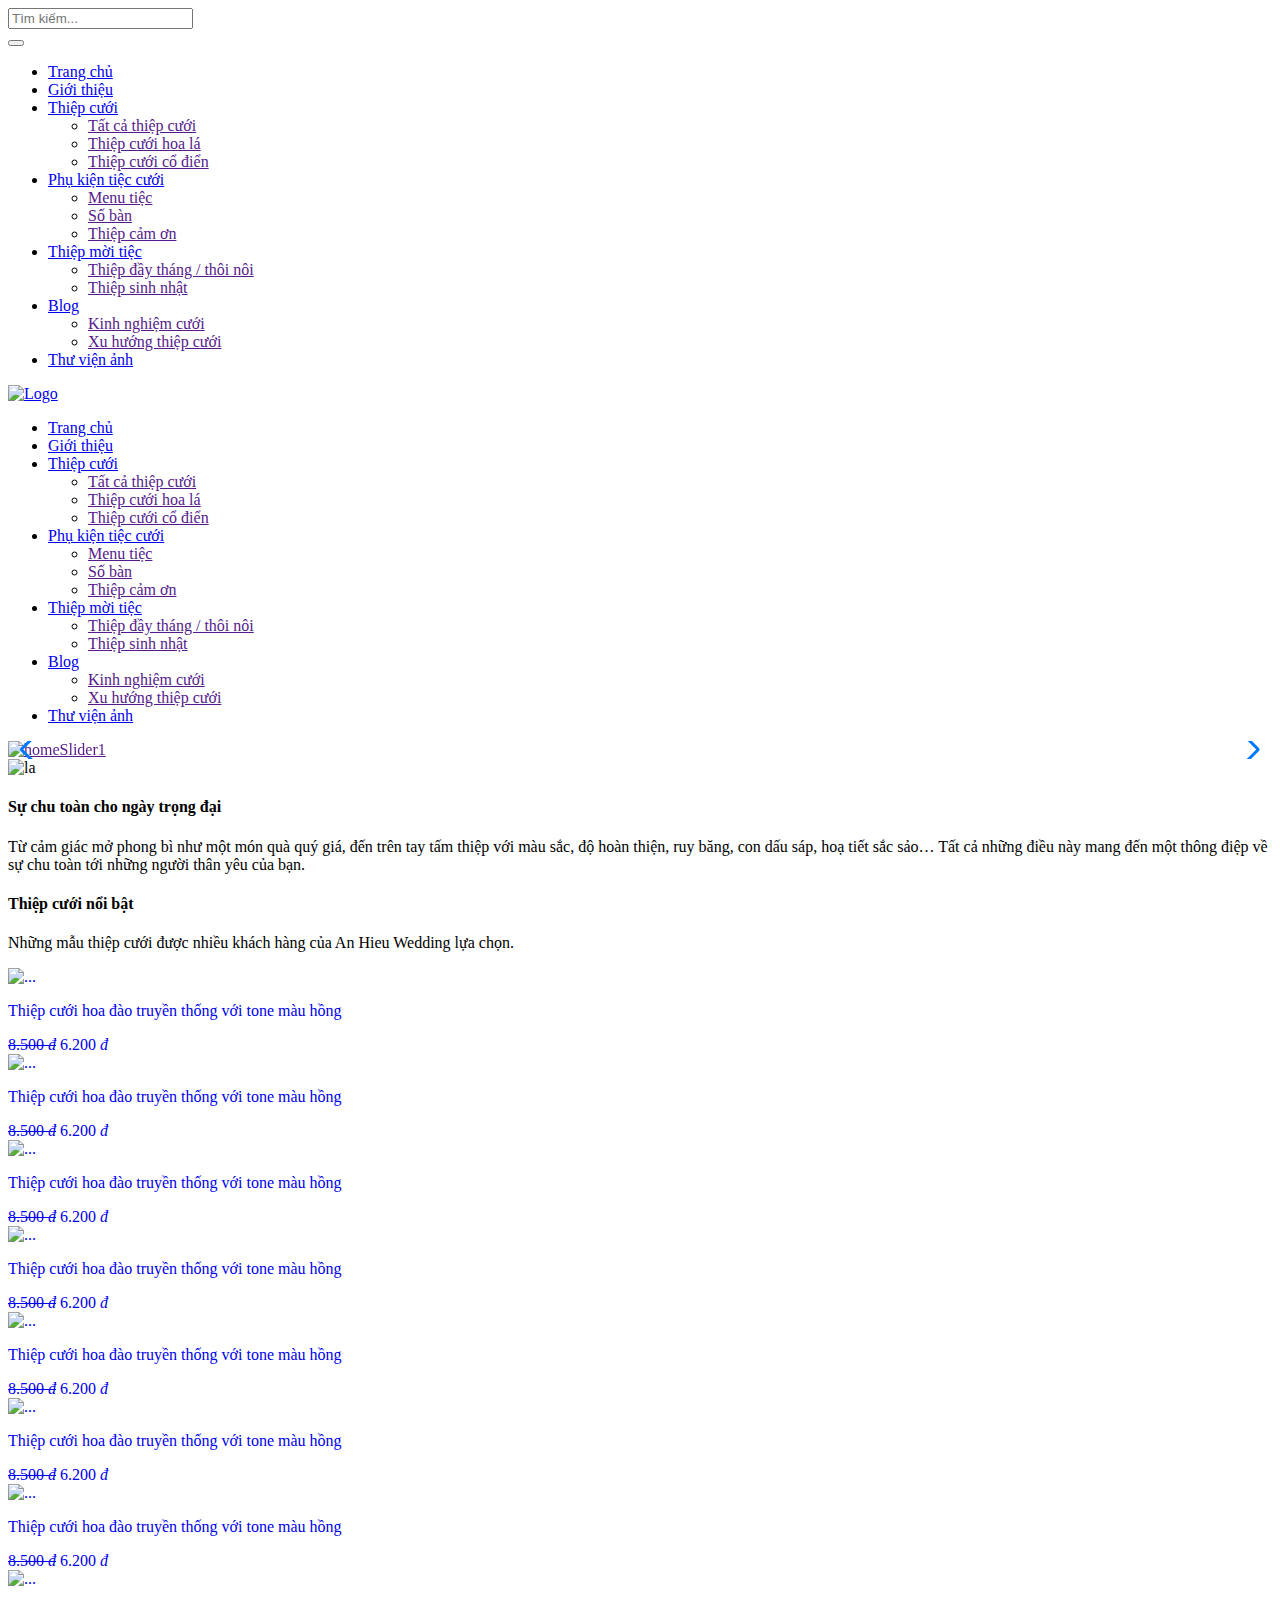
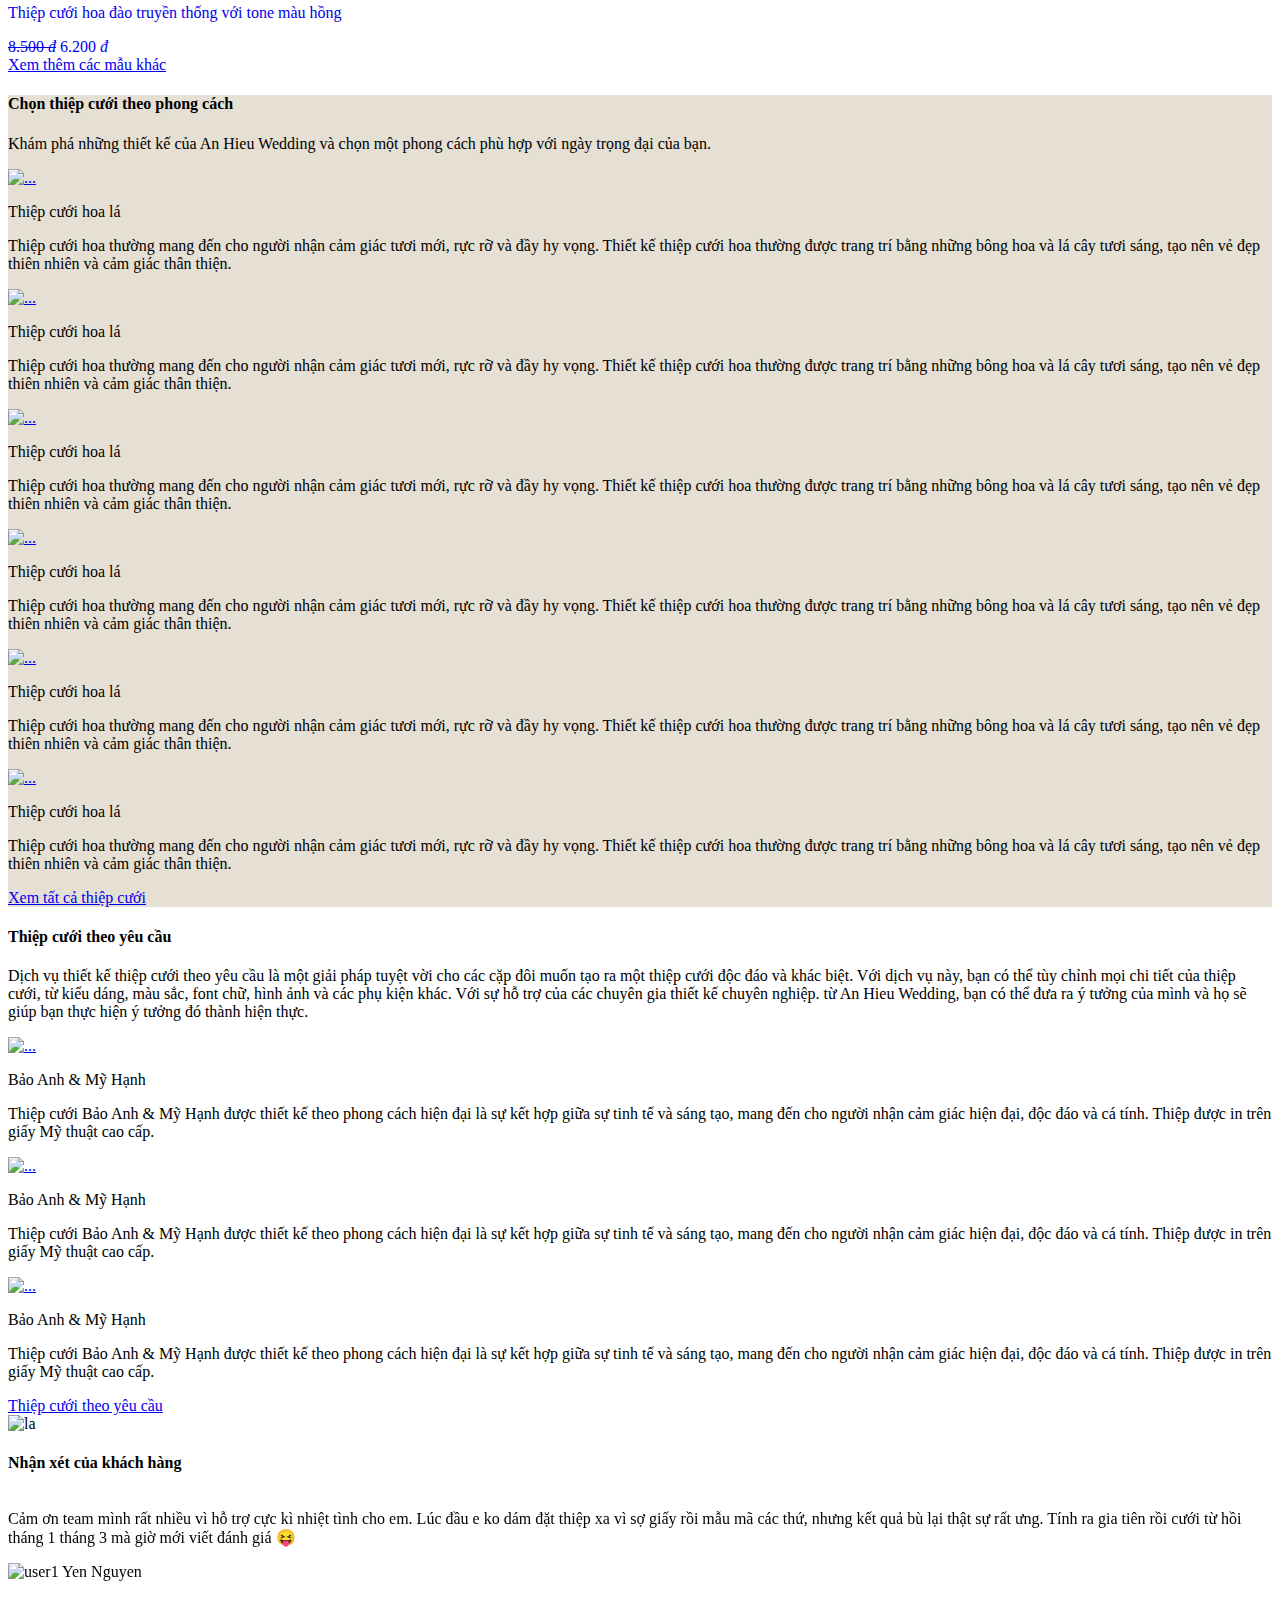
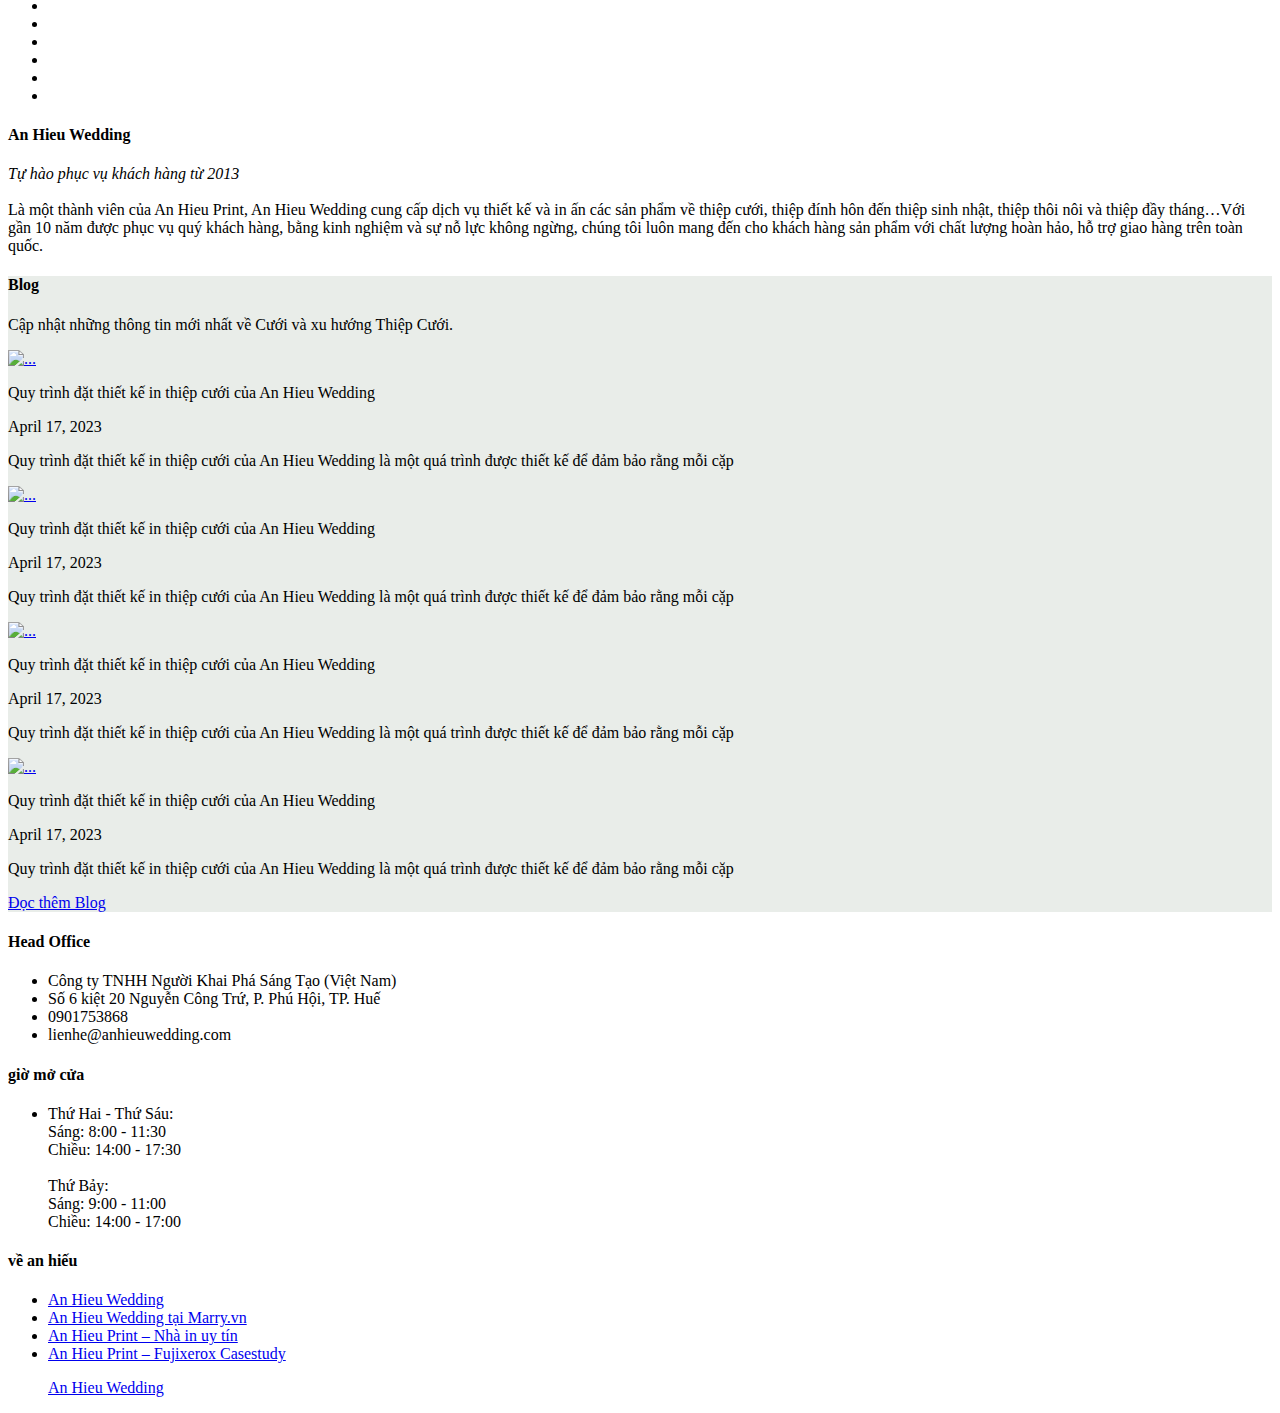
==== commit 5b2d43d5: "Update index.html" ====
--- a/index.html
+++ b/index.html
@@ -6,12 +6,12 @@
     <meta name="viewport" content="width=device-width, initial-scale=1.0">
     <title>An Hieu Wedding - Dịch vụ thiệp cưới mỹ thuật</title>
     <base href="anhieuwedding/">
-    <link rel="icon" type="image/x-icon" href="/images/favicon.ico">
+    <link rel="icon" type="image/x-icon" href="images/favicon.ico">
     <!-- BootStrap/CSS Plugins -->
-    <link rel="stylesheet" href="/css/bootstrap.css" type="text/css">
-    <link rel="stylesheet" href="/css/bootstrap-icons/bootstrap-icons.css">
+    <link rel="stylesheet" href="css/bootstrap.css" type="text/css">
+    <link rel="stylesheet" href="css/bootstrap-icons/bootstrap-icons.css">
     <link rel="stylesheet" href="https://cdn.jsdelivr.net/npm/swiper@9/swiper-bundle.min.css">
-    <link rel="stylesheet" href="/css/style.css" type="text/css">
+    <link rel="stylesheet" href="css/style.css" type="text/css">
     <!--Fonts Plugins-->
     <link href="https://fonts.googleapis.com/css2?family=Raleway&display=swap" rel="stylesheet">
     <link href="https://fonts.googleapis.com/css2?family=Cormorant+Garamond:wght@300&family=Raleway&display=swap" rel="stylesheet">
@@ -36,14 +36,14 @@
                   <div class="collapse navbar-collapse" id="navbarCollapse">
                     <ul class="navbar-nav">
                       <li class="nav-item">
-                        <a class="nav-link active" aria-current="page" href="/index.html">Trang chủ</a>
+                        <a class="nav-link active" aria-current="page" href="index.html">Trang chủ</a>
                       </li>
                       <li class="nav-item">
-                        <a class="nav-link" href="/ve-an-hieu.html">Giới thiệu</a>
+                        <a class="nav-link" href="ve-an-hieu.html">Giới thiệu</a>
                       </li>
                       <li class="nav-item">
                         <span class="nav-link">
-                          <a class="dropdown-toggle" href="/category/thiep-cuoi.html">
+                          <a class="dropdown-toggle" href="category/thiep-cuoi.html">
                             Thiệp cưới
                           </a>
                         </span>
@@ -55,7 +55,7 @@
                       </li>
                       <li class="nav-item">
                         <span class="nav-link">
-                          <a class="dropdown-toggle" href="/category/phu-kien-tiec-cuoi.html">
+                          <a class="dropdown-toggle" href="category/phu-kien-tiec-cuoi.html">
                             Phụ kiện tiệc cưới
                           </a>
                         </span>
@@ -67,7 +67,7 @@
                       </li>
                       <li class="nav-item">
                         <span class="nav-link">
-                          <a class="dropdown-toggle" href="/category/thiep-moi-tiec.html">
+                          <a class="dropdown-toggle" href="category/thiep-moi-tiec.html">
                             Thiệp mời tiệc
                           </a>
                         </span>
@@ -78,7 +78,7 @@
                       </li>
                       <li class="nav-item">
                         <span class="nav-link">
-                          <a class="dropdown-toggle" href="/blog.html">
+                          <a class="dropdown-toggle" href="blog.html">
                             Blog
                           </a>
                         </span>
@@ -88,14 +88,14 @@
                         </ul>
                       </li>
                       <li class="nav-item">
-                        <a class="nav-link" href="/thu-vien-anh.html">Thư viện ảnh</a>
+                        <a class="nav-link" href="thu-vien-anh.html">Thư viện ảnh</a>
                       </li>
                     </ul>
                   </div>
                   <!-- End NavBar -->
               </div>
               <div class="col-5 col-md-2 mt-5 mb-2 mx-auto">
-                  <a href="/index.html"><img src="/img/logo.png" alt="Logo" style="width: 100%;"></a>
+                  <a href="index.html"><img src="img/logo.png" alt="Logo" style="width: 100%;"></a>
               </div>
               <div class="col-12 col-md-3 my-2">
                   <div class="d-flex justify-content-center">
@@ -114,13 +114,13 @@
               <div class="collapse navbar-collapse">
                 <ul class="navbar-nav">
                   <li class="nav-item mx-3">
-                    <a class="nav-link" aria-current="page" href="/index.html">Trang chủ</a>
+                    <a class="nav-link" aria-current="page" href="index.html">Trang chủ</a>
                   </li>
                   <li class="nav-item mx-3">
-                    <a class="nav-link" href="/ve-an-hieu.html">Giới thiệu</a>
+                    <a class="nav-link" href="ve-an-hieu.html">Giới thiệu</a>
                   </li>
                   <li class="nav-item mx-3">
-                    <a class="nav-link dropdown-toggle" href="/category/thiep-cuoi.html">
+                    <a class="nav-link dropdown-toggle" href="category/thiep-cuoi.html">
                       Thiệp cưới
                     </a>
                     <ul class="dropdown-menu">
@@ -130,7 +130,7 @@
                     </ul>
                   </li>
                   <li class="nav-item mx-3">
-                    <a class="nav-link dropdown-toggle" href="/category/phu-kien-tiec-cuoi.html">
+                    <a class="nav-link dropdown-toggle" href="category/phu-kien-tiec-cuoi.html">
                       Phụ kiện tiệc cưới
                     </a>
                     <ul class="dropdown-menu">
@@ -140,7 +140,7 @@
                     </ul>
                   </li>
                   <li class="nav-item mx-3">
-                    <a class="nav-link dropdown-toggle" href="/category/thiep-moi-tiec.html">
+                    <a class="nav-link dropdown-toggle" href="category/thiep-moi-tiec.html">
                       Thiệp mời tiệc
                     </a>
                     <ul class="dropdown-menu">
@@ -149,7 +149,7 @@
                     </ul>
                   </li>
                   <li class="nav-item mx-3">
-                    <a class="nav-link dropdown-toggle" href="/blog.html">
+                    <a class="nav-link dropdown-toggle" href="blog.html">
                       Blog
                     </a>
                     <ul class="dropdown-menu">
@@ -158,7 +158,7 @@
                     </ul>
                   </li>
                   <li class="nav-item mx-3">
-                    <a class="nav-link" href="/thu-vien-anh.html">Thư viện ảnh</a>
+                    <a class="nav-link" href="thu-vien-anh.html">Thư viện ảnh</a>
                   </li>
                 </ul>
               </div>
@@ -177,13 +177,13 @@
         <div class="swiper-wrapper">
           <!--Slides-->
           <a class="swiper-slide" href="">
-            <img src="/img/slider/homeSlider1.jpg" alt="homeSlider1">
+            <img src="img/slider/homeSlider1.jpg" alt="homeSlider1">
           </a>
           <a class="swiper-slide" href="">
-            <img src="/img/slider/homeSlider2.jpg" alt="homeSlider2">
+            <img src="img/slider/homeSlider2.jpg" alt="homeSlider2">
           </a>
           <a class="swiper-slide" href="">
-            <img src="/img/slider/homeSlider3.jpg" alt="homeSlider3">
+            <img src="img/slider/homeSlider3.jpg" alt="homeSlider3">
           </a>
         </div>
         <!--Pagination-->
@@ -198,7 +198,7 @@
       <div class="d-flex justify-content-center bg-hoa1">
         <div class="bg"></div>
         <aside class="col-12 col-md-6 text-center">
-          <img src="/img/la-01.png" alt="la" style="width: 100px;">
+          <img src="img/la-01.png" alt="la" style="width: 100px;">
           <h4 class="heading-title">Sự chu toàn cho ngày trọng đại</h4>
           <p class="text-content">Từ cảm giác mở phong bì như một món quà quý giá, đến trên tay tấm thiệp với màu sắc, độ hoàn thiện, ruy băng, con dấu sáp, hoạ tiết sắc sảo… Tất cả những điều này mang đến một thông điệp về sự chu toàn tới những người thân yêu của bạn.</p>
         </aside>
@@ -215,10 +215,10 @@
         </div>
         <div class="container">
           <div class="row row-cols-2 row-cols-md-3 row-cols-lg-4 g-2 g-md-4">
-            <a href="/category/product.html" style="text-decoration: none;">
+            <a href="category/product.html" style="text-decoration: none;">
               <div class="col">
                   <div class="card border-0 ">
-                  <img src="/img/product/thiep-cuoi-hoa-dao-truyen-thong-tone-mau-hong-1.png" class="card-img-top rounded-0" alt="...">
+                  <img src="img/product/thiep-cuoi-hoa-dao-truyen-thong-tone-mau-hong-1.png" class="card-img-top rounded-0" alt="...">
                   <div class="card-body text-center">
                       <p class="product-title">Thiệp cưới hoa đào truyền thống với tone màu hồng</p>
                       <div class="product-price">
@@ -229,10 +229,10 @@
                   </div>
               </div>
             </a>
-            <a href="/category/product.html" style="text-decoration: none;">
+            <a href="category/product.html" style="text-decoration: none;">
                 <div class="col">
                     <div class="card border-0 ">
-                    <img src="/img/product/thiep-cuoi-hoa-dao-truyen-thong-tone-mau-hong-1.png" class="card-img-top rounded-0" alt="...">
+                    <img src="img/product/thiep-cuoi-hoa-dao-truyen-thong-tone-mau-hong-1.png" class="card-img-top rounded-0" alt="...">
                     <div class="card-body text-center">
                         <p class="product-title">Thiệp cưới hoa đào truyền thống với tone màu hồng</p>
                         <div class="product-price">
@@ -243,10 +243,10 @@
                     </div>
                 </div>
             </a>
-            <a href="/category/product.html" style="text-decoration: none;">
+            <a href="category/product.html" style="text-decoration: none;">
                 <div class="col">
                     <div class="card border-0 ">
-                    <img src="/img/product/thiep-cuoi-hoa-dao-truyen-thong-tone-mau-hong-1.png" class="card-img-top rounded-0" alt="...">
+                    <img src="img/product/thiep-cuoi-hoa-dao-truyen-thong-tone-mau-hong-1.png" class="card-img-top rounded-0" alt="...">
                     <div class="card-body text-center">
                         <p class="product-title">Thiệp cưới hoa đào truyền thống với tone màu hồng</p>
                         <div class="product-price">
@@ -257,10 +257,10 @@
                     </div>
                 </div>
             </a>
-            <a href="/category/product.html" style="text-decoration: none;">
+            <a href="category/product.html" style="text-decoration: none;">
                 <div class="col">
                     <div class="card border-0 ">
-                    <img src="/img/product/thiep-cuoi-hoa-dao-truyen-thong-tone-mau-hong-1.png" class="card-img-top rounded-0" alt="...">
+                    <img src="img/product/thiep-cuoi-hoa-dao-truyen-thong-tone-mau-hong-1.png" class="card-img-top rounded-0" alt="...">
                     <div class="card-body text-center">
                         <p class="product-title">Thiệp cưới hoa đào truyền thống với tone màu hồng</p>
                         <div class="product-price">
@@ -271,10 +271,10 @@
                     </div>
                 </div>
             </a>
-            <a href="/category/product.html" style="text-decoration: none;">
+            <a href="category/product.html" style="text-decoration: none;">
                 <div class="col">
                     <div class="card border-0 ">
-                    <img src="/img/product/thiep-cuoi-hoa-dao-truyen-thong-tone-mau-hong-1.png" class="card-img-top rounded-0" alt="...">
+                    <img src="img/product/thiep-cuoi-hoa-dao-truyen-thong-tone-mau-hong-1.png" class="card-img-top rounded-0" alt="...">
                     <div class="card-body text-center">
                         <p class="product-title">Thiệp cưới hoa đào truyền thống với tone màu hồng</p>
                         <div class="product-price">
@@ -285,10 +285,10 @@
                     </div>
                 </div>
             </a>
-            <a href="/category/product.html" style="text-decoration: none;">
+            <a href="category/product.html" style="text-decoration: none;">
                 <div class="col">
                     <div class="card border-0 ">
-                    <img src="/img/product/thiep-cuoi-hoa-dao-truyen-thong-tone-mau-hong-1.png" class="card-img-top rounded-0" alt="...">
+                    <img src="img/product/thiep-cuoi-hoa-dao-truyen-thong-tone-mau-hong-1.png" class="card-img-top rounded-0" alt="...">
                     <div class="card-body text-center">
                         <p class="product-title">Thiệp cưới hoa đào truyền thống với tone màu hồng</p>
                         <div class="product-price">
@@ -299,10 +299,10 @@
                     </div>
                 </div>
             </a>
-            <a href="/category/product.html" style="text-decoration: none;">
+            <a href="category/product.html" style="text-decoration: none;">
                 <div class="col">
                     <div class="card border-0 ">
-                    <img src="/img/product/thiep-cuoi-hoa-dao-truyen-thong-tone-mau-hong-1.png" class="card-img-top rounded-0" alt="...">
+                    <img src="img/product/thiep-cuoi-hoa-dao-truyen-thong-tone-mau-hong-1.png" class="card-img-top rounded-0" alt="...">
                     <div class="card-body text-center">
                         <p class="product-title">Thiệp cưới hoa đào truyền thống với tone màu hồng</p>
                         <div class="product-price">
@@ -313,10 +313,10 @@
                     </div>
                 </div>
             </a>
-            <a href="/category/product.html" style="text-decoration: none;">
+            <a href="category/product.html" style="text-decoration: none;">
                 <div class="col">
                     <div class="card border-0 ">
-                    <img src="/img/product/thiep-cuoi-hoa-dao-truyen-thong-tone-mau-hong-1.png" class="card-img-top rounded-0" alt="...">
+                    <img src="img/product/thiep-cuoi-hoa-dao-truyen-thong-tone-mau-hong-1.png" class="card-img-top rounded-0" alt="...">
                     <div class="card-body text-center">
                         <p class="product-title">Thiệp cưới hoa đào truyền thống với tone màu hồng</p>
                         <div class="product-price">
@@ -329,7 +329,7 @@
             </a>
           </div>
           <div class="d-flex justify-content-center my-3">
-            <a class="btn" href="/category/thiep-cuoi.html">Xem thêm các mẫu khác</a>           
+            <a class="btn" href="category/thiep-cuoi.html">Xem thêm các mẫu khác</a>           
           </div>
         </div>
       </section>
@@ -347,7 +347,7 @@
           <div class="row row-cols-2 row-cols-md-3 g-2 g-md-5">
             <div class="col">
               <div class="card border-0 ">
-                <a href="/category/thiep-cuoi.html"><img src="/img/category/thiep-cuoi-hoa-la.jpg" class="card-img-top rounded-0" alt="..."></a>
+                <a href="category/thiep-cuoi.html"><img src="img/category/thiep-cuoi-hoa-la.jpg" class="card-img-top rounded-0" alt="..."></a>
                 <div class="text-center">
                   <p class="category-title">Thiệp cưới hoa lá</p>
                   <p class="category-text">Thiệp cưới hoa thường mang đến cho người nhận cảm giác tươi mới, rực rỡ và đầy hy vọng. Thiết kế thiệp cưới hoa thường được trang trí bằng những bông hoa và lá cây tươi sáng, tạo nên vẻ đẹp thiên nhiên và cảm giác thân thiện.</p>
@@ -356,7 +356,7 @@
             </div>
             <div class="col">
               <div class="card border-0 ">
-                <a href="/category/thiep-cuoi.html"><img src="/img/category/thiep-cuoi-hoa-la.jpg" class="card-img-top rounded-0" alt="..."></a>
+                <a href="category/thiep-cuoi.html"><img src="img/category/thiep-cuoi-hoa-la.jpg" class="card-img-top rounded-0" alt="..."></a>
                 <div class="text-center">
                   <p class="category-title">Thiệp cưới hoa lá</p>
                   <p class="category-text">Thiệp cưới hoa thường mang đến cho người nhận cảm giác tươi mới, rực rỡ và đầy hy vọng. Thiết kế thiệp cưới hoa thường được trang trí bằng những bông hoa và lá cây tươi sáng, tạo nên vẻ đẹp thiên nhiên và cảm giác thân thiện.</p>
@@ -365,7 +365,7 @@
             </div>
             <div class="col">
               <div class="card border-0 ">
-                <a href="/category/thiep-cuoi.html"><img src="/img/category/thiep-cuoi-hoa-la.jpg" class="card-img-top rounded-0" alt="..."></a>
+                <a href="category/thiep-cuoi.html"><img src="img/category/thiep-cuoi-hoa-la.jpg" class="card-img-top rounded-0" alt="..."></a>
                 <div class="text-center">
                   <p class="category-title">Thiệp cưới hoa lá</p>
                   <p class="category-text">Thiệp cưới hoa thường mang đến cho người nhận cảm giác tươi mới, rực rỡ và đầy hy vọng. Thiết kế thiệp cưới hoa thường được trang trí bằng những bông hoa và lá cây tươi sáng, tạo nên vẻ đẹp thiên nhiên và cảm giác thân thiện.</p>
@@ -374,7 +374,7 @@
             </div>
             <div class="col">
               <div class="card border-0 ">
-                <a href="/category/thiep-cuoi.html"><img src="/img/category/thiep-cuoi-hoa-la.jpg" class="card-img-top rounded-0" alt="..."></a>
+                <a href="category/thiep-cuoi.html"><img src="img/category/thiep-cuoi-hoa-la.jpg" class="card-img-top rounded-0" alt="..."></a>
                 <div class="text-center">
                   <p class="category-title">Thiệp cưới hoa lá</p>
                   <p class="category-text">Thiệp cưới hoa thường mang đến cho người nhận cảm giác tươi mới, rực rỡ và đầy hy vọng. Thiết kế thiệp cưới hoa thường được trang trí bằng những bông hoa và lá cây tươi sáng, tạo nên vẻ đẹp thiên nhiên và cảm giác thân thiện.</p>
@@ -383,7 +383,7 @@
             </div>
             <div class="col">
               <div class="card border-0 ">
-                <a href="/category/thiep-cuoi.html"><img src="/img/category/thiep-cuoi-hoa-la.jpg" class="card-img-top rounded-0" alt="..."></a>
+                <a href="category/thiep-cuoi.html"><img src="img/category/thiep-cuoi-hoa-la.jpg" class="card-img-top rounded-0" alt="..."></a>
                 <div class="text-center">
                   <p class="category-title">Thiệp cưới hoa lá</p>
                   <p class="category-text">Thiệp cưới hoa thường mang đến cho người nhận cảm giác tươi mới, rực rỡ và đầy hy vọng. Thiết kế thiệp cưới hoa thường được trang trí bằng những bông hoa và lá cây tươi sáng, tạo nên vẻ đẹp thiên nhiên và cảm giác thân thiện.</p>
@@ -392,7 +392,7 @@
             </div>
             <div class="col">
               <div class="card border-0 ">
-                <a href="/category/thiep-cuoi.html"><img src="/img/category/thiep-cuoi-hoa-la.jpg" class="card-img-top rounded-0" alt="..."></a>
+                <a href="category/thiep-cuoi.html"><img src="img/category/thiep-cuoi-hoa-la.jpg" class="card-img-top rounded-0" alt="..."></a>
                 <div class="text-center">
                   <p class="category-title">Thiệp cưới hoa lá</p>
                   <p class="category-text">Thiệp cưới hoa thường mang đến cho người nhận cảm giác tươi mới, rực rỡ và đầy hy vọng. Thiết kế thiệp cưới hoa thường được trang trí bằng những bông hoa và lá cây tươi sáng, tạo nên vẻ đẹp thiên nhiên và cảm giác thân thiện.</p>
@@ -401,7 +401,7 @@
             </div>
           </div>
           <div class="d-flex justify-content-center my-3">
-            <a class="btn" href="/category/thiep-cuoi.html">Xem tất cả thiệp cưới</a>           
+            <a class="btn" href="category/thiep-cuoi.html">Xem tất cả thiệp cưới</a>           
           </div>
         </div>
       </section>
@@ -419,7 +419,7 @@
           <div class="row row-cols-2 row-cols-md-3 g-4 g-md-5">
             <div class="col">
               <div class="card border-0 ">
-                <a href="/category/thiep-cuoi.html"><img src="/img/example/mau.jpg" class="card-img-top rounded-0" alt="..."></a>
+                <a href="category/thiep-cuoi.html"><img src="img/example/mau.jpg" class="card-img-top rounded-0" alt="..."></a>
                 <div class="text-center">
                   <p class="category-title">Bảo Anh & Mỹ Hạnh</p>
                   <p class="category-text">Thiệp cưới Bảo Anh & Mỹ Hạnh được thiết kế theo phong cách hiện đại là sự kết hợp giữa sự tinh tế và sáng tạo, mang đến cho người nhận cảm giác hiện đại, độc đáo và cá tính. Thiệp được in trên giấy Mỹ thuật cao cấp.</p>
@@ -428,7 +428,7 @@
             </div>
             <div class="col">
               <div class="card border-0 ">
-                <a href="/category/thiep-cuoi.html"><img src="/img/example/mau.jpg" class="card-img-top rounded-0" alt="..."></a>
+                <a href="category/thiep-cuoi.html"><img src="img/example/mau.jpg" class="card-img-top rounded-0" alt="..."></a>
                 <div class="text-center">
                   <p class="category-title">Bảo Anh & Mỹ Hạnh</p>
                   <p class="category-text">Thiệp cưới Bảo Anh & Mỹ Hạnh được thiết kế theo phong cách hiện đại là sự kết hợp giữa sự tinh tế và sáng tạo, mang đến cho người nhận cảm giác hiện đại, độc đáo và cá tính. Thiệp được in trên giấy Mỹ thuật cao cấp.</p>
@@ -437,7 +437,7 @@
             </div>
             <div class="col">
               <div class="card border-0 ">
-                <a href="/category/thiep-cuoi.html"><img src="/img/example/mau.jpg" class="card-img-top rounded-0" alt="..."></a>
+                <a href="category/thiep-cuoi.html"><img src="img/example/mau.jpg" class="card-img-top rounded-0" alt="..."></a>
                 <div class="text-center">
                   <p class="category-title">Bảo Anh & Mỹ Hạnh</p>
                   <p class="category-text">Thiệp cưới Bảo Anh & Mỹ Hạnh được thiết kế theo phong cách hiện đại là sự kết hợp giữa sự tinh tế và sáng tạo, mang đến cho người nhận cảm giác hiện đại, độc đáo và cá tính. Thiệp được in trên giấy Mỹ thuật cao cấp.</p>
@@ -456,7 +456,7 @@
       <div class="d-flex justify-content-center bg-hoa1">
         <div class="bg"></div>
         <aside class="col-12 col-md-4 text-center">
-          <img src="/img/la-01.png" alt="la" style="width: 100px;">
+          <img src="img/la-01.png" alt="la" style="width: 100px;">
           <h4 class="heading-title">Nhận xét của khách hàng</h4>
           <!--Slider comment container-->
           <div class="swiper commment-swiper">
@@ -466,21 +466,21 @@
               <div class="swiper-slide d-flex flex-column">
                 <p class="text-commnent">Cảm ơn team mình rất nhiều vì hỗ trợ cực kì nhiệt tình cho em. Lúc đầu e ko dám đặt thiệp xa vì sợ giấy rồi mẫu mã các thứ, nhưng kết quả bù lại thật sự rất ưng. Tính ra gia tiên rồi cưới từ hồi tháng 1 tháng 3 mà giờ mới viết đánh giá 😝</p>
                 <div class="d-flex justify-content-center align-items-center">
-                    <img src="/img/customer/user1.jpeg" alt="user1">
+                    <img src="img/customer/user1.jpeg" alt="user1">
                     <span class="name p-3">Yen Nguyen</span>
                 </div>
               </div>
               <div class="swiper-slide d-flex flex-column">
                 <p class="text-commnent">Cảm ơn team mình rất nhiều vì hỗ trợ cực kì nhiệt tình cho em. Lúc đầu e ko dám đặt thiệp xa vì sợ giấy rồi mẫu mã các thứ, nhưng kết quả bù lại thật sự rất ưng. Tính ra gia tiên rồi cưới từ hồi tháng 1 tháng 3 mà giờ mới viết đánh giá 😝</p>
                 <div class="d-flex justify-content-center align-items-center">
-                    <img src="/img/customer/user1.jpeg" alt="user1">
+                    <img src="img/customer/user1.jpeg" alt="user1">
                     <span class="name p-3">Yen Nguyen</span>
                 </div>
               </div>
               <div class="swiper-slide d-flex flex-column">
                 <p class="text-commnent">Cảm ơn team mình rất nhiều vì hỗ trợ cực kì nhiệt tình cho em. Lúc đầu e ko dám đặt thiệp xa vì sợ giấy rồi mẫu mã các thứ, nhưng kết quả bù lại thật sự rất ưng. Tính ra gia tiên rồi cưới từ hồi tháng 1 tháng 3 mà giờ mới viết đánh giá 😝</p>
                 <div class="d-flex justify-content-center align-items-center">
-                    <img src="/img/customer/user1.jpeg" alt="user1">
+                    <img src="img/customer/user1.jpeg" alt="user1">
                     <span class="name p-3">Yen Nguyen</span>
                 </div>
               </div>
@@ -503,19 +503,19 @@
                   <img src="img/gallery/media1.jpg" alt="" />
                 </li>
                 <li>
-                  <img src="/img/gallery/media2.jpg" alt="" />
+                  <img src="img/gallery/media2.jpg" alt="" />
                 </li>
                 <li>
-                  <img src="/img/gallery/media3.jpg" alt="" />
+                  <img src="img/gallery/media3.jpg" alt="" />
                 </li>
                 <li>
-                  <img src="/img/gallery/media4.jpg" alt="" />
+                  <img src="img/gallery/media4.jpg" alt="" />
                 </li>
                 <li>
-                  <img src="/img/gallery/media5.jpg" alt="" />
+                  <img src="img/gallery/media5.jpg" alt="" />
                 </li>
                 <li>
-                  <img src="/img/gallery/media6.jpg" alt="" />
+                  <img src="img/gallery/media6.jpg" alt="" />
                 </li>
               </ul>
             </div>
@@ -543,7 +543,7 @@
           <div class="row row-cols-1 row-cols-md-2 row-cols-lg-4 g-4 g-md-4">
             <div class="col">
               <div class="card blog-post border-0 ">
-                <a href="/blog.html"><img src="/img/blog/blog1.png" class="card-img-top rounded-0" alt="..."></a>
+                <a href="blog.html"><img src="img/blog/blog1.png" class="card-img-top rounded-0" alt="..."></a>
                 <div class="text-start p-3">
                   <p class="blog-title">Quy trình đặt thiết kế in thiệp cưới của An Hieu Wedding</p>
                   <p class="postday">April 17, 2023</p>
@@ -553,7 +553,7 @@
             </div>
             <div class="col">
               <div class="card blog-post border-0 ">
-                <a href="/blog.html"><img src="/img/blog/blog1.png" class="card-img-top rounded-0" alt="..."></a>
+                <a href="blog.html"><img src="img/blog/blog1.png" class="card-img-top rounded-0" alt="..."></a>
                 <div class="text-start p-3">
                   <p class="blog-title">Quy trình đặt thiết kế in thiệp cưới của An Hieu Wedding</p>
                   <p class="postday">April 17, 2023</p>
@@ -563,7 +563,7 @@
             </div>
             <div class="col">
               <div class="card blog-post border-0 ">
-                <a href="/blog.html"><img src="/img/blog/blog1.png" class="card-img-top rounded-0" alt="..."></a>
+                <a href="blog.html"><img src="img/blog/blog1.png" class="card-img-top rounded-0" alt="..."></a>
                 <div class="text-start p-3">
                   <p class="blog-title">Quy trình đặt thiết kế in thiệp cưới của An Hieu Wedding</p>
                   <p class="postday">April 17, 2023</p>
@@ -573,7 +573,7 @@
             </div>
             <div class="col">
               <div class="card blog-post border-0 ">
-                <a href="/blog.html"><img src="/img/blog/blog1.png" class="card-img-top rounded-0" alt="..."></a>
+                <a href="blog.html"><img src="img/blog/blog1.png" class="card-img-top rounded-0" alt="..."></a>
                 <div class="text-start p-3">
                   <p class="blog-title">Quy trình đặt thiết kế in thiệp cưới của An Hieu Wedding</p>
                   <p class="postday">April 17, 2023</p>
@@ -583,7 +583,7 @@
             </div>
           </div>
           <div class="d-flex justify-content-center my-3">
-            <a class="btn" href="/blog.html">Đọc thêm Blog</a>           
+            <a class="btn" href="blog.html">Đọc thêm Blog</a>           
           </div>
         </div>
       </section>
@@ -635,7 +635,7 @@
               <div class="d-flex flex-column">
                 <h4 class="footer-title">về an hiếu</h4>
                 <ul class="list-group">
-                  <li class="list-group-item"><a href="/ve-an-hieu.html">An Hieu Wedding</a></li>
+                  <li class="list-group-item"><a href="ve-an-hieu.html">An Hieu Wedding</a></li>
                   <li class="list-group-item"><a href="https://www.marry.vn/nha-cung-cap/an-hieu-wedding">An Hieu Wedding tại Marry.vn</a></li>
                   <li class="list-group-item"><a href="https://anhieuprint.com/">An Hieu Print – Nhà in uy tín</a></li>
                   <li class="list-group-item"><a href="https://www.fujixerox.com.vn/">An Hieu Print – Fujixerox Casestudy</a></li>
@@ -655,12 +655,12 @@
     
     
     <!-- Js Plugins -->
-    <script src="/js/jquery-3.6.4.js" type="text/javascript"></script>
-    <script src="/js/bootstrap.bundle.js" type="text/javascript"></script>
+    <script src="js/jquery-3.6.4.js" type="text/javascript"></script>
+    <script src="js/bootstrap.bundle.js" type="text/javascript"></script>
     <script async defer crossorigin="anonymous" src="https://connect.facebook.net/vi_VN/sdk.js#xfbml=1&version=v16.0" nonce="C0gHSR2T"></script>
     <script src="https://cdn.jsdelivr.net/npm/swiper@9/swiper-bundle.min.js"></script>
-    <script src="/js/jquery.zoom.js" type="text/javascript"></script>
-    <script src="/js/main.js" type="text/javascript"></script>
+    <script src="js/jquery.zoom.js" type="text/javascript"></script>
+    <script src="js/main.js" type="text/javascript"></script>
 
 </body>
 </html>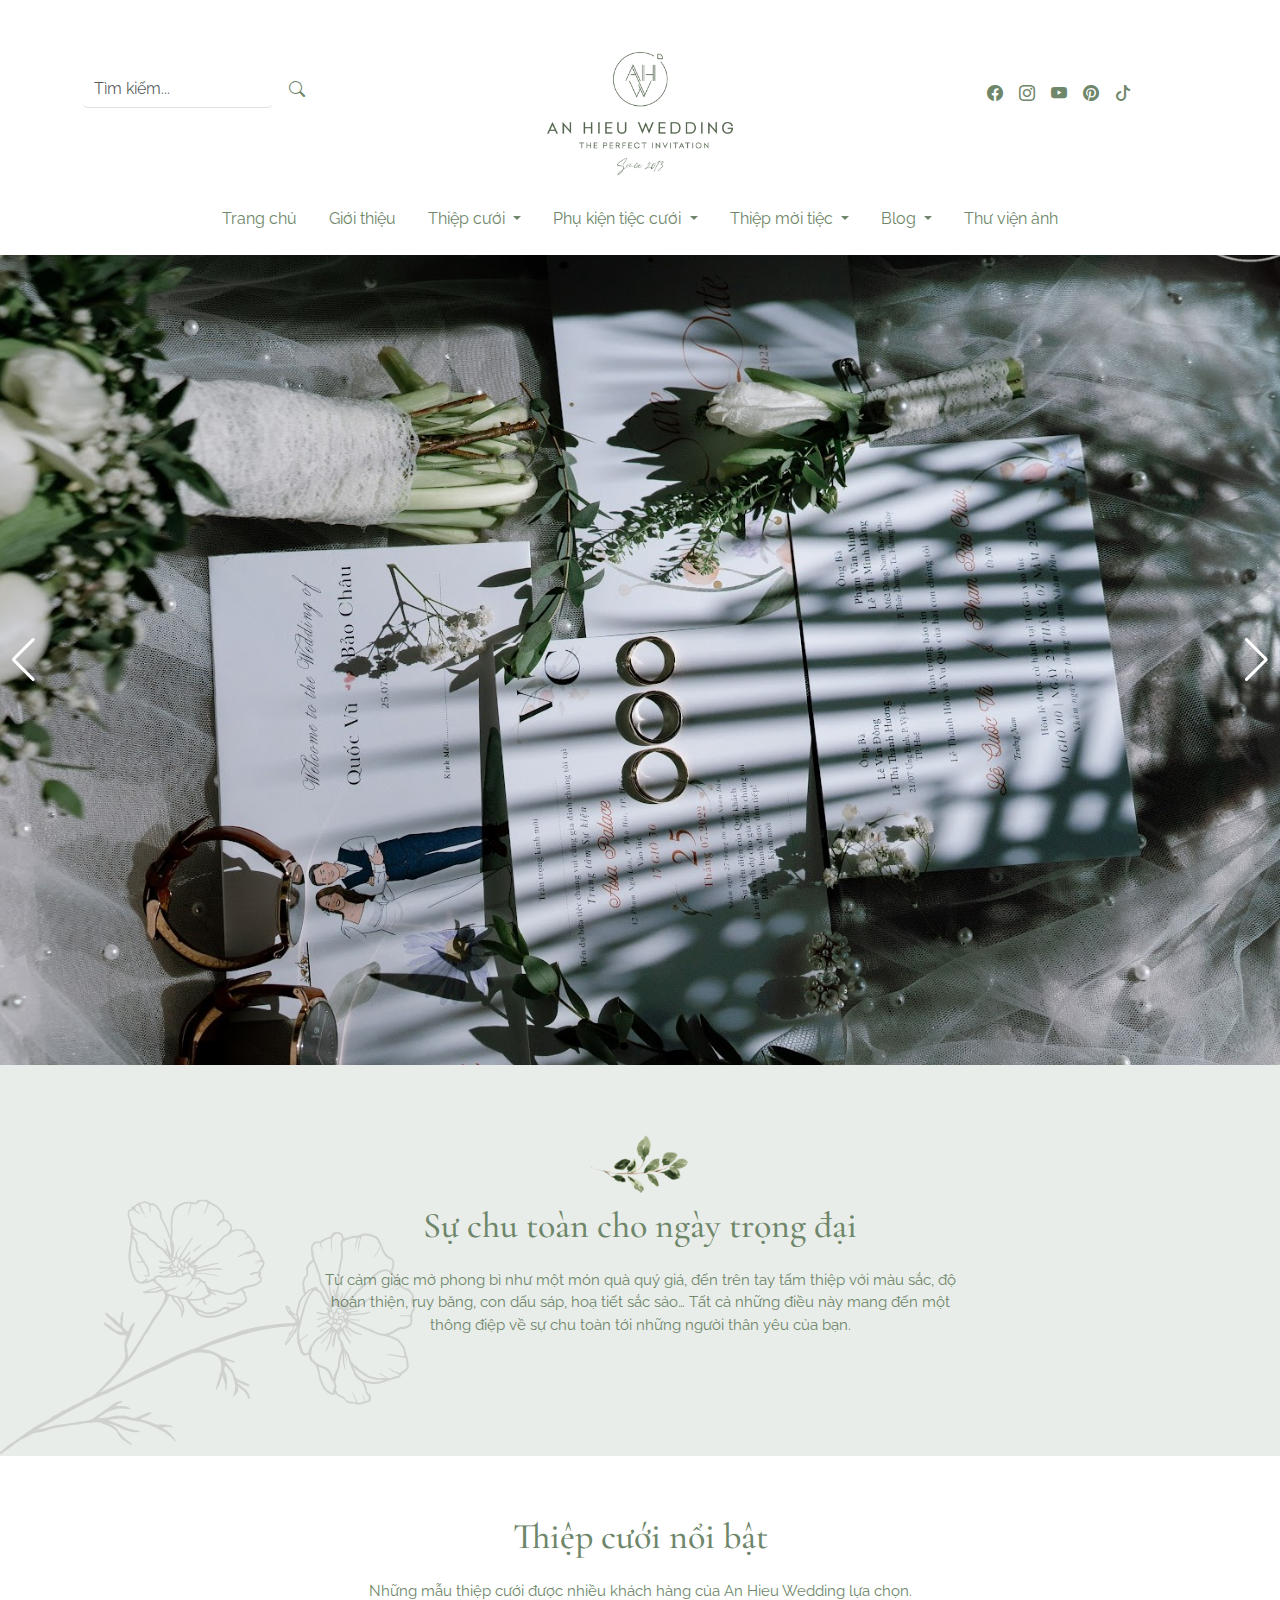
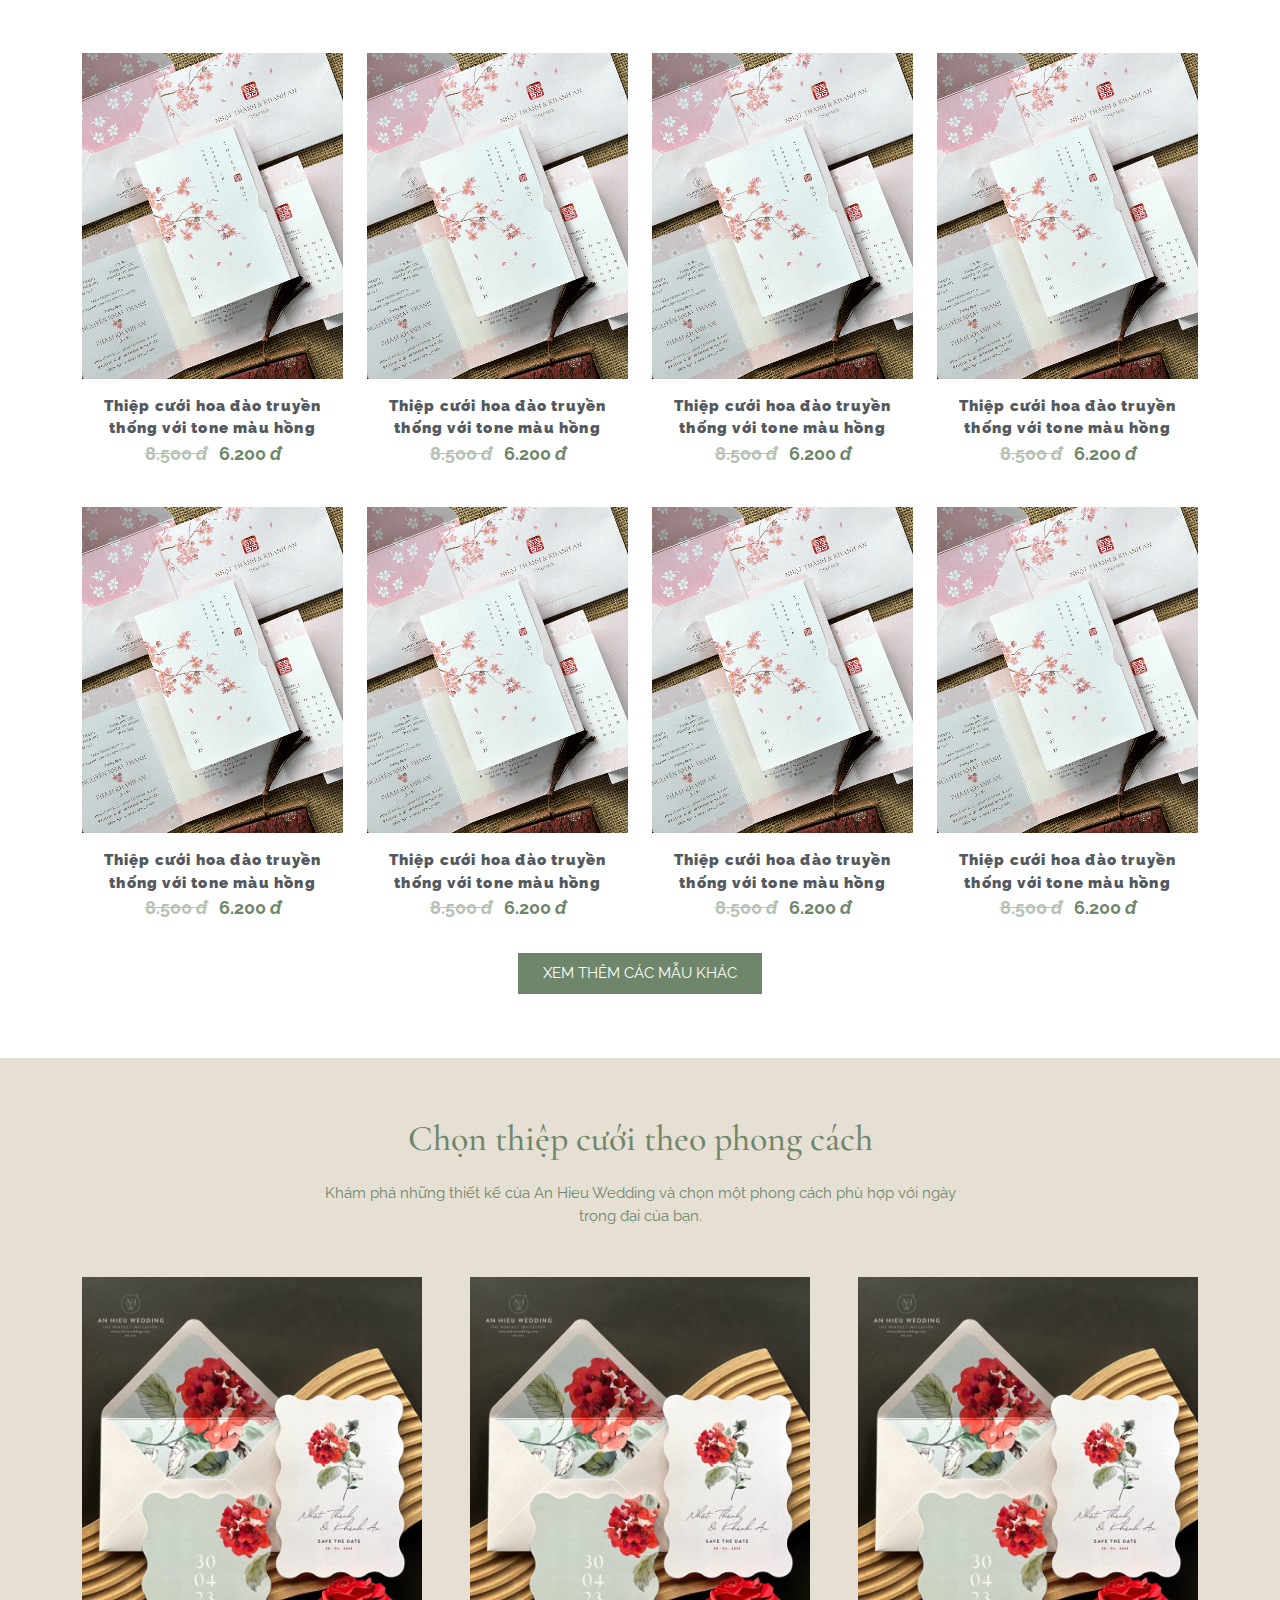
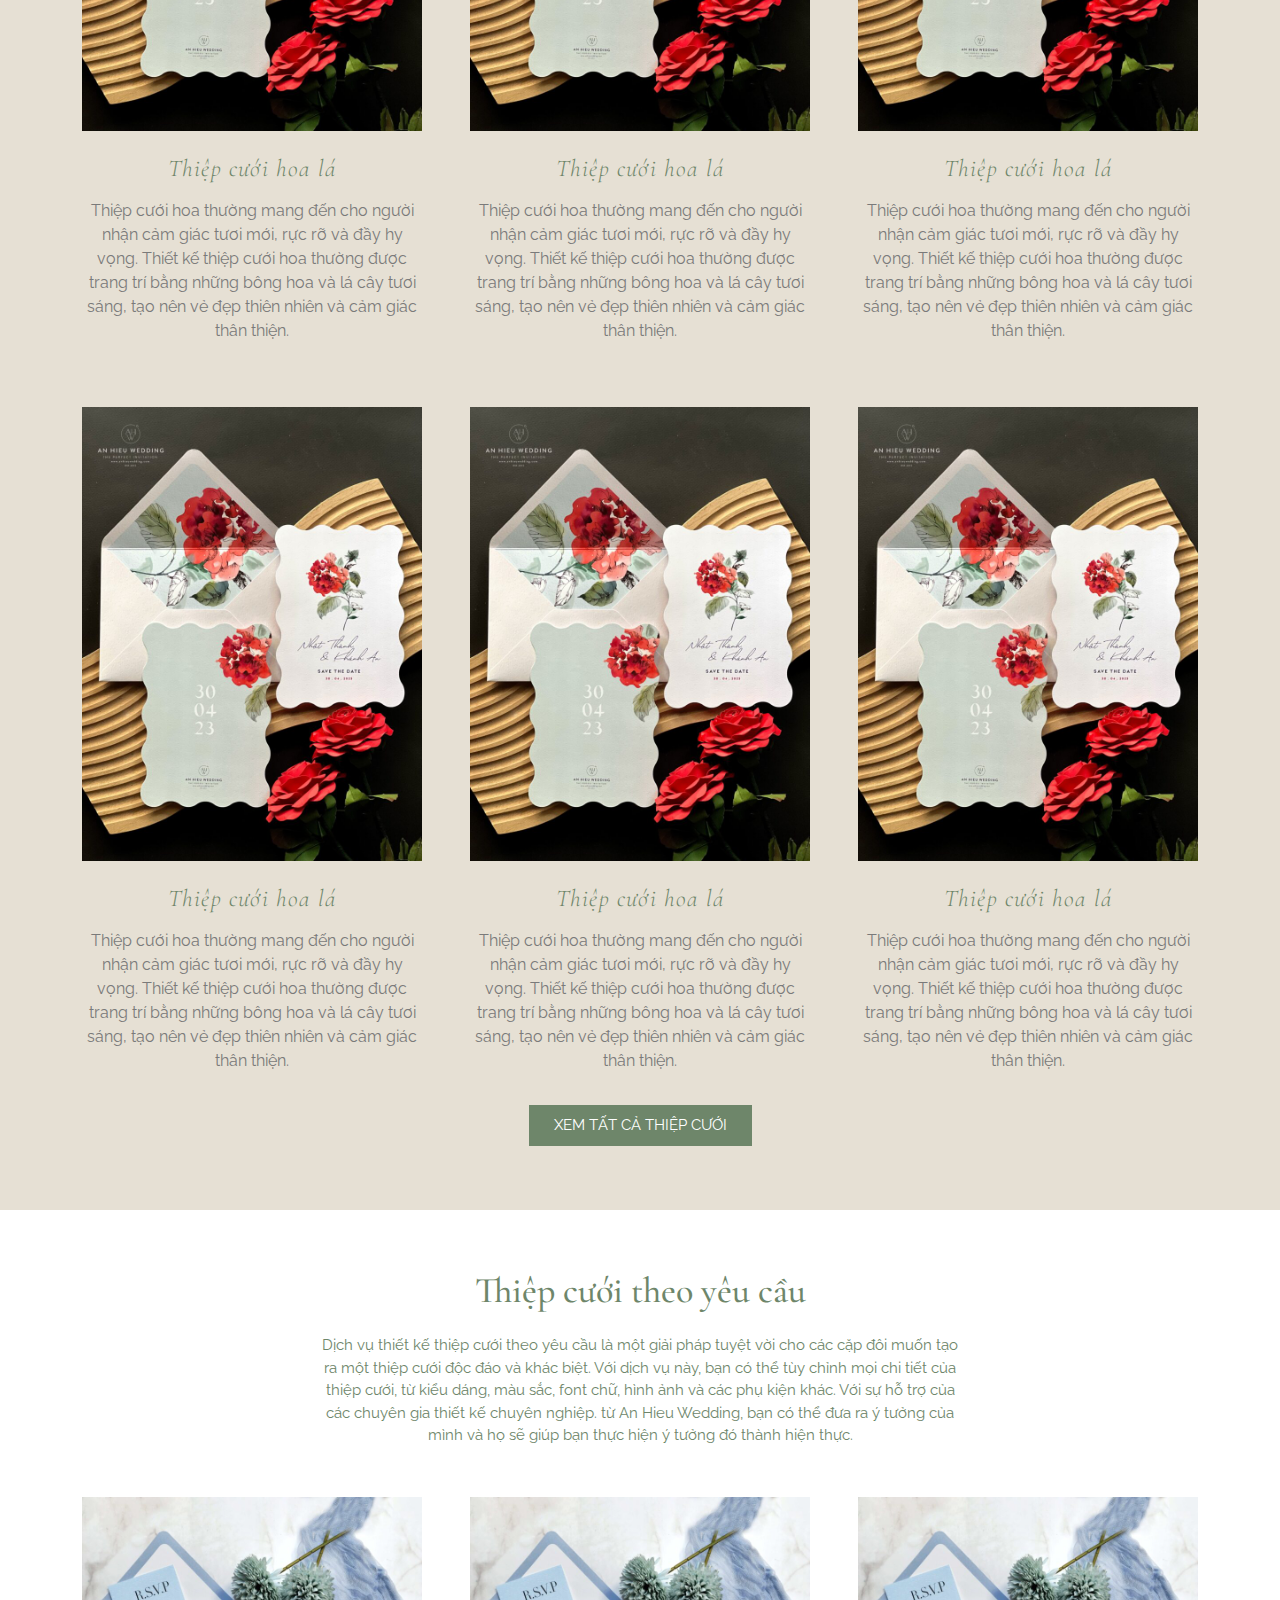
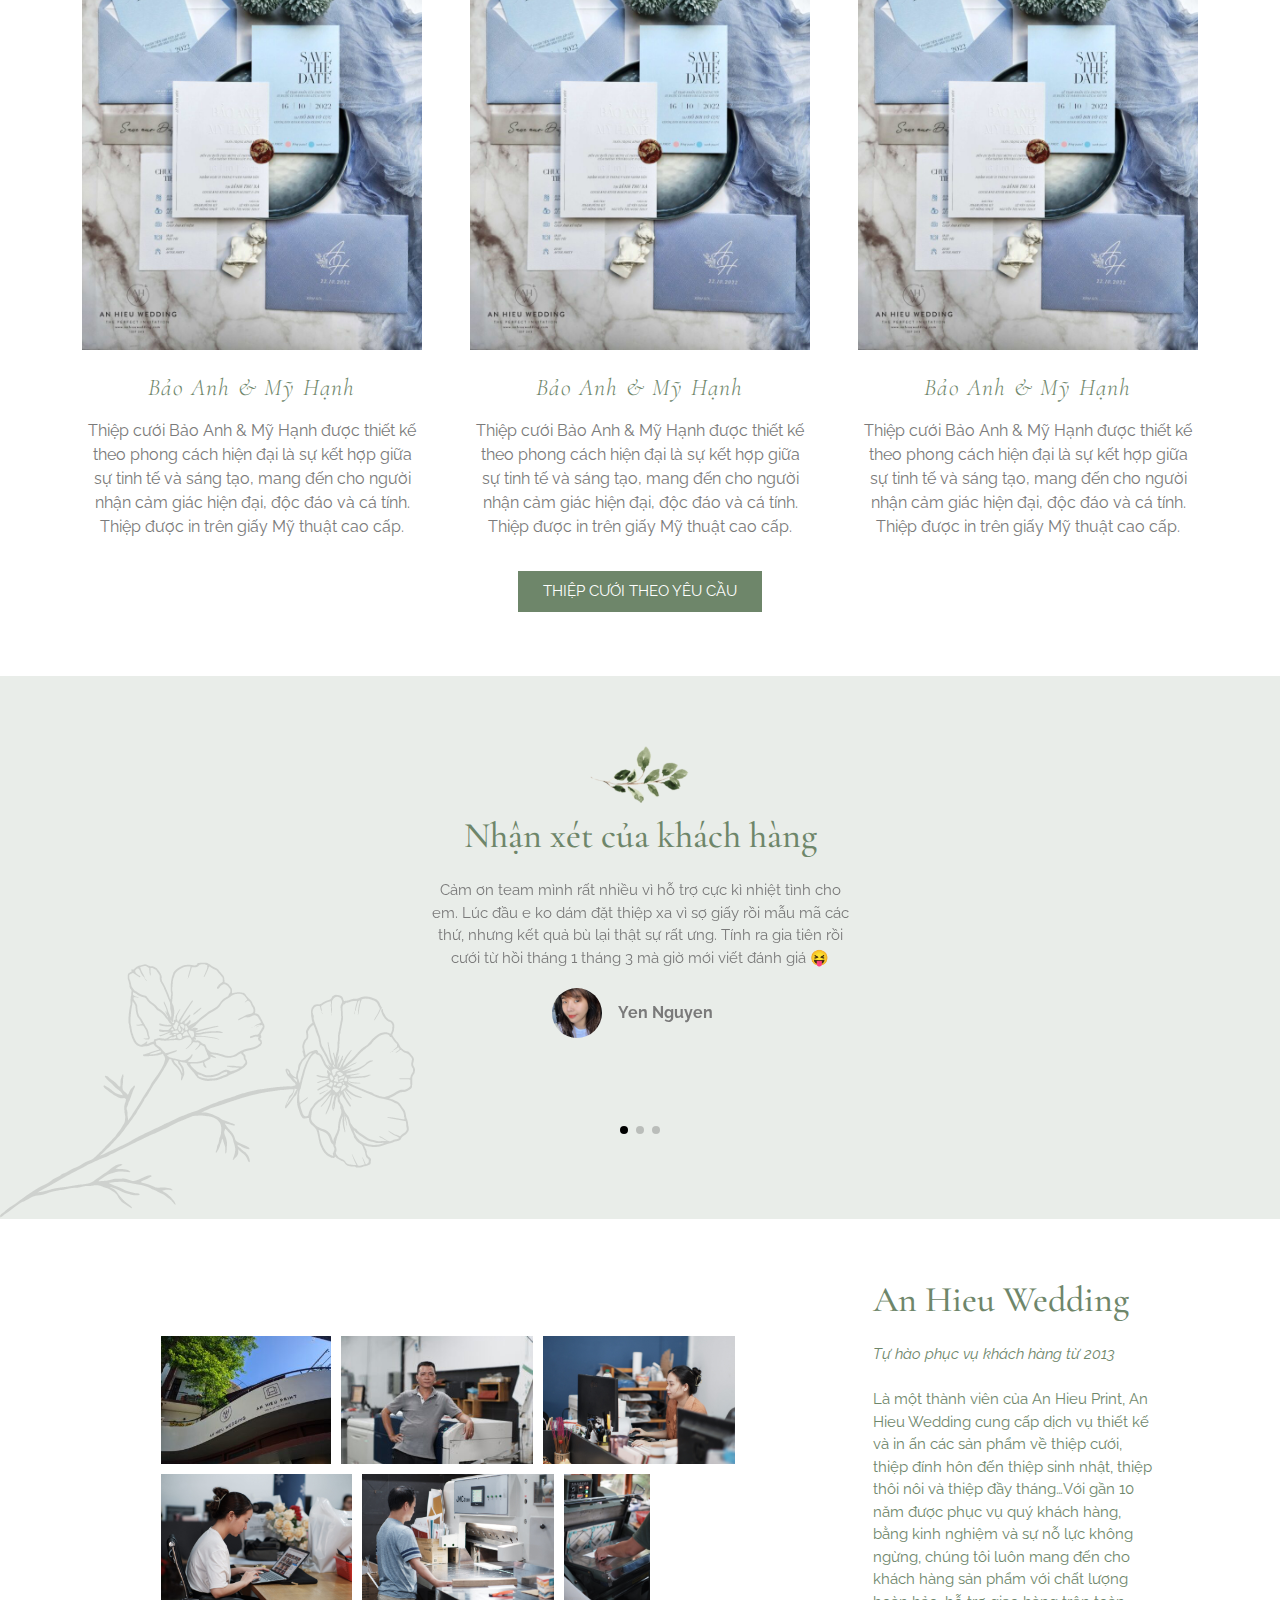
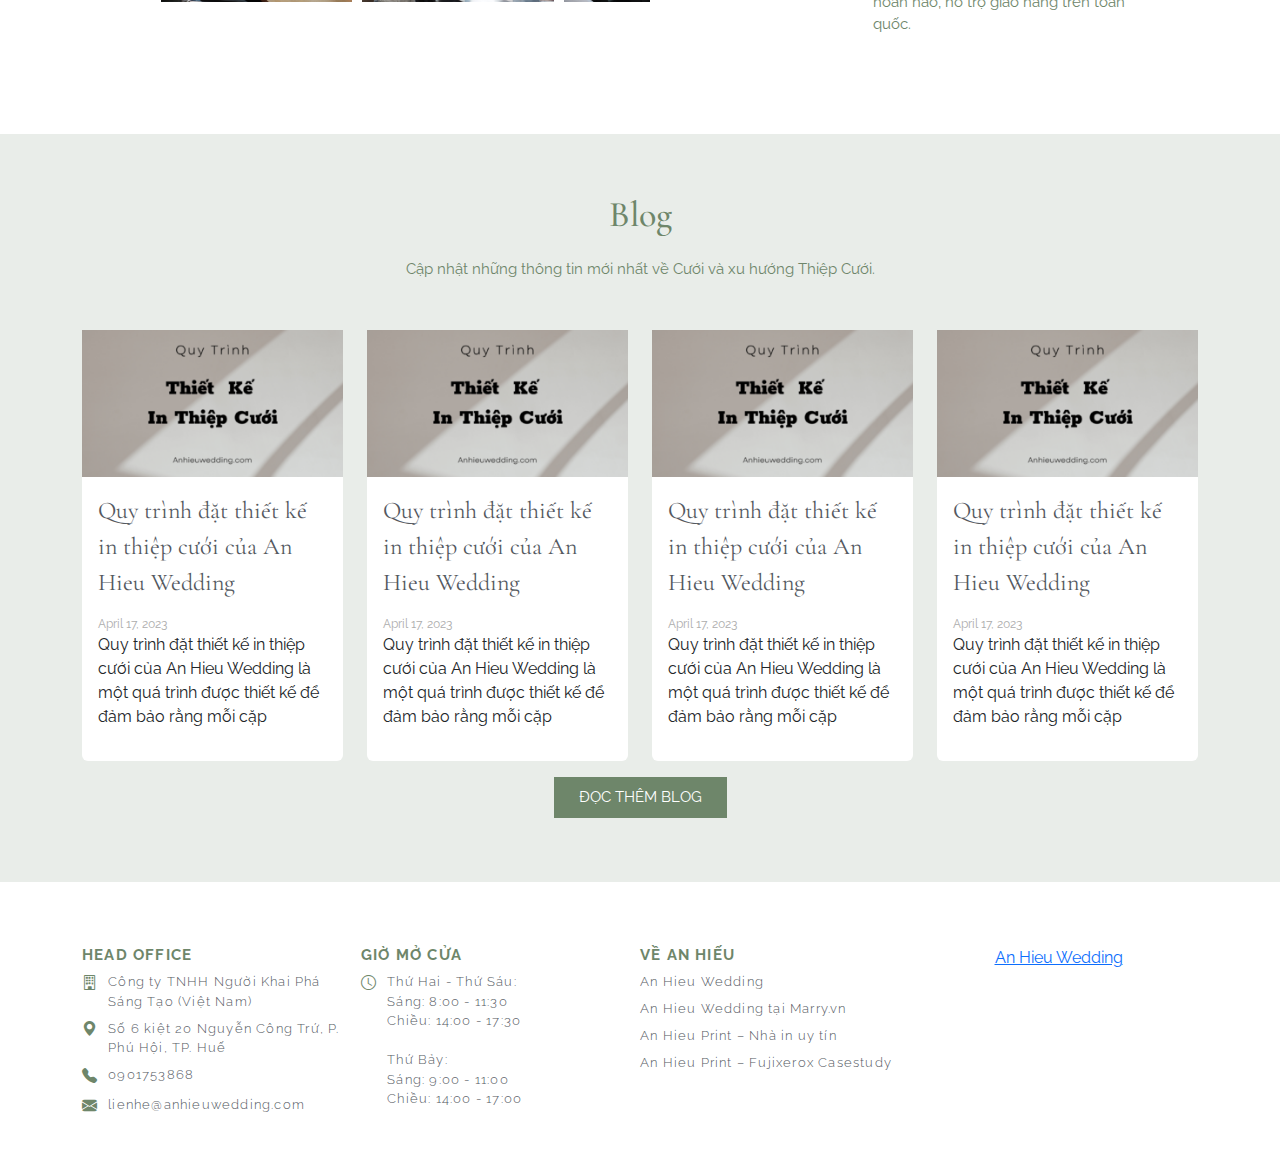
==== commit f1719078: "Update index.html" ====
--- a/index.html
+++ b/index.html
@@ -5,7 +5,6 @@
     <meta http-equiv="X-UA-Compatible" content="IE=edge">
     <meta name="viewport" content="width=device-width, initial-scale=1.0">
     <title>An Hieu Wedding - Dịch vụ thiệp cưới mỹ thuật</title>
-    <base href="anhieuwedding/">
     <link rel="icon" type="image/x-icon" href="images/favicon.ico">
     <!-- BootStrap/CSS Plugins -->
     <link rel="stylesheet" href="css/bootstrap.css" type="text/css">
